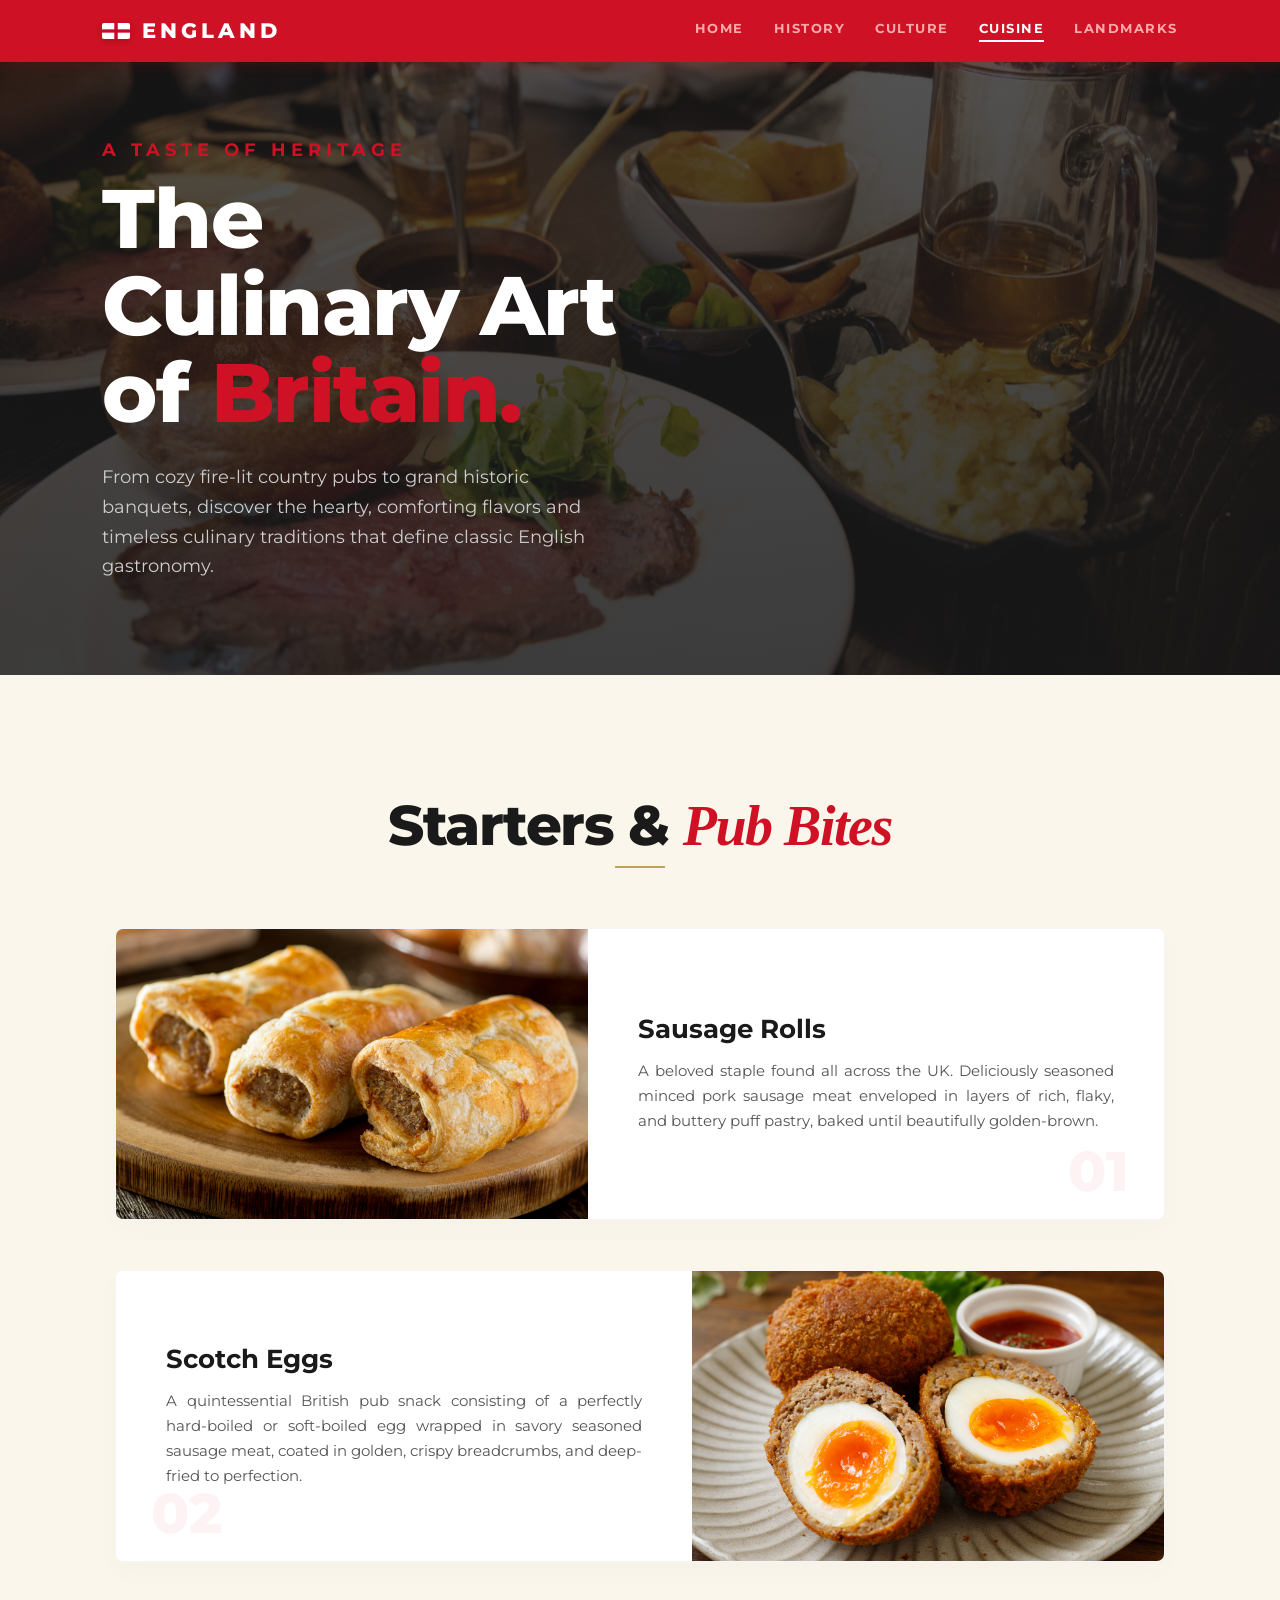
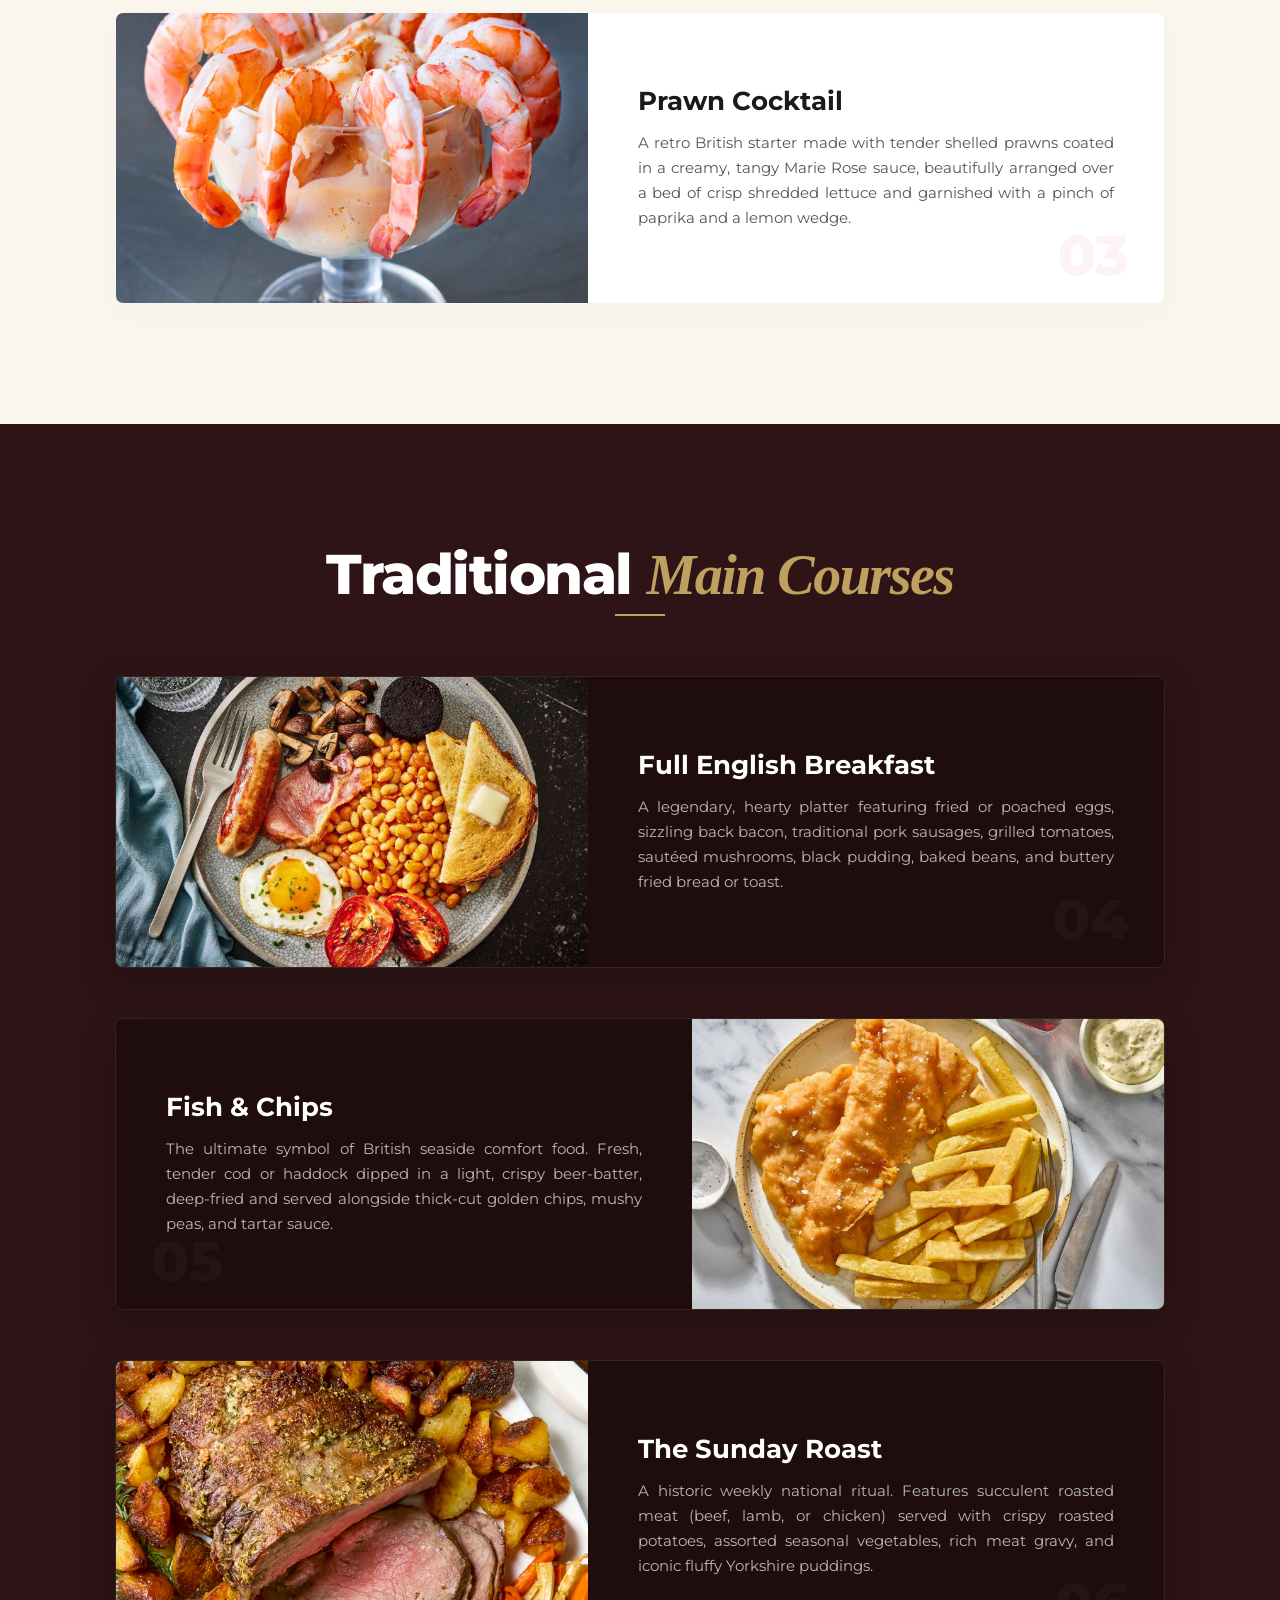
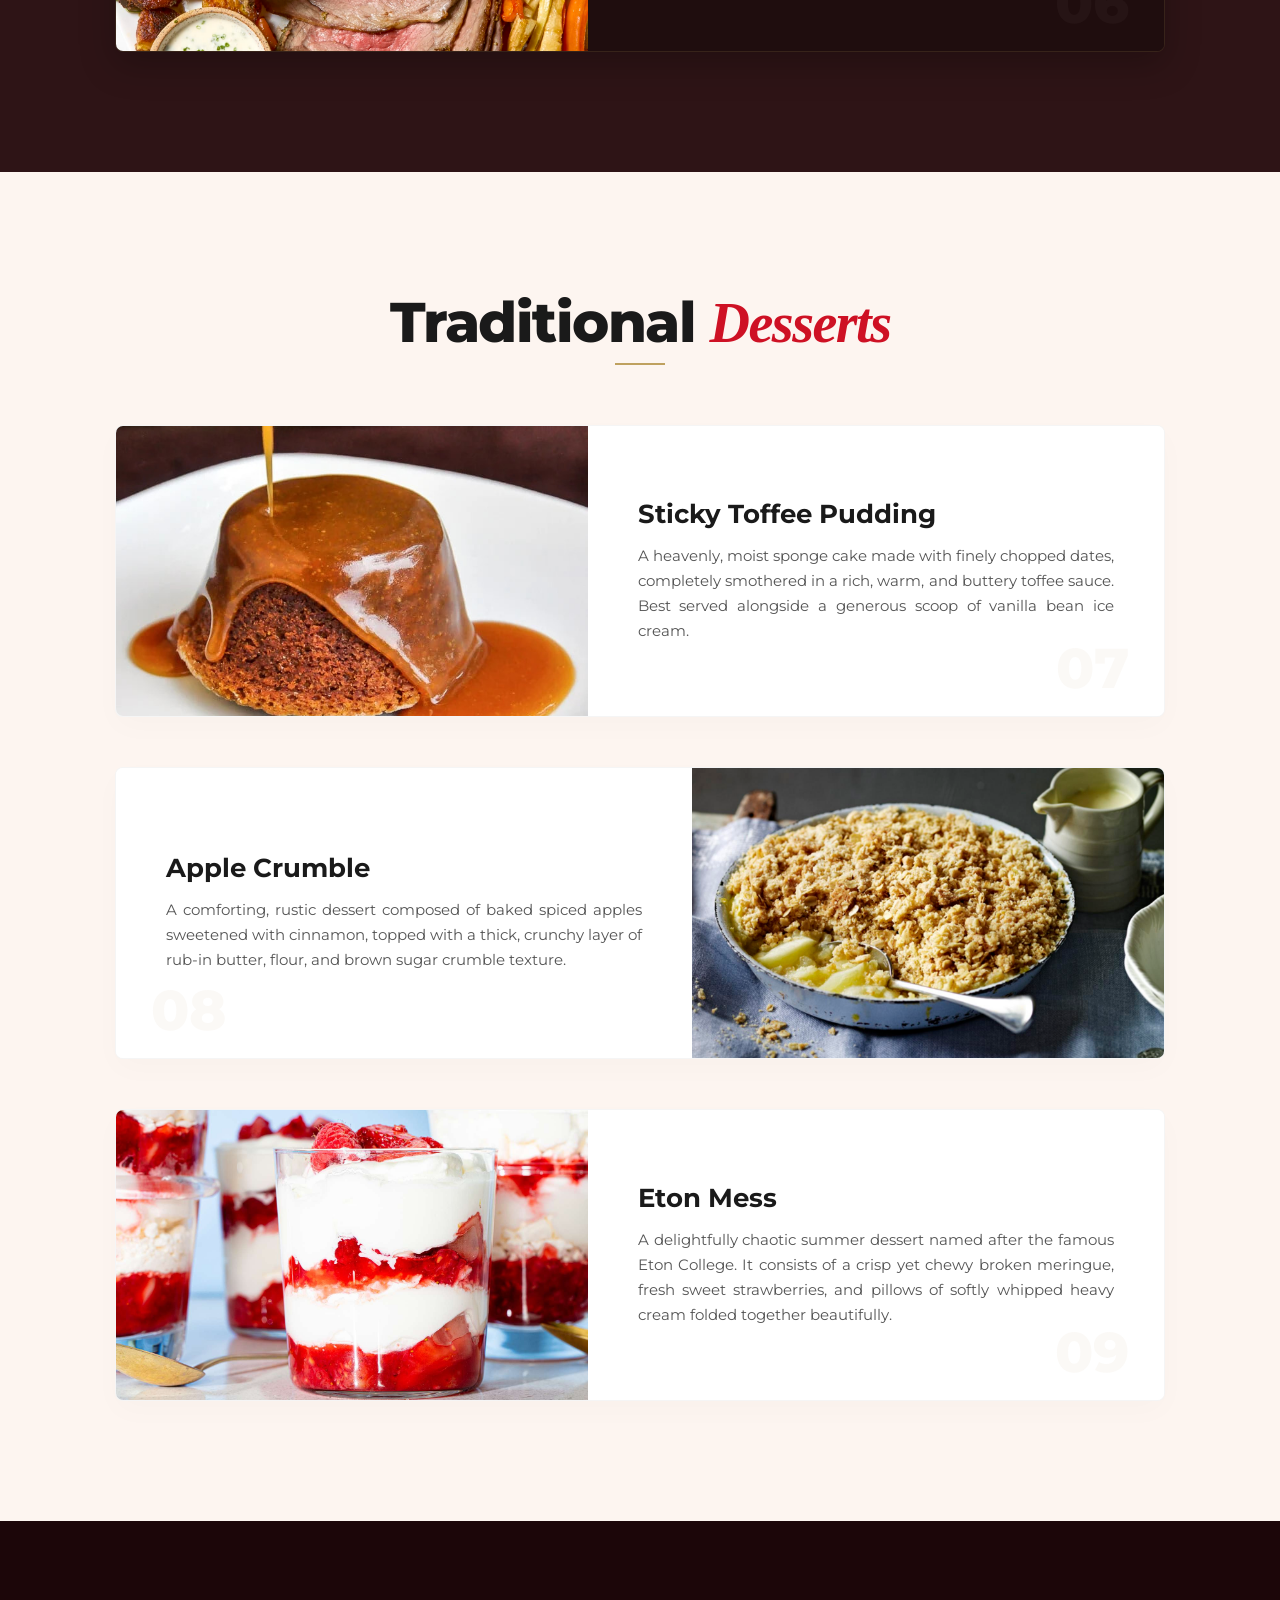
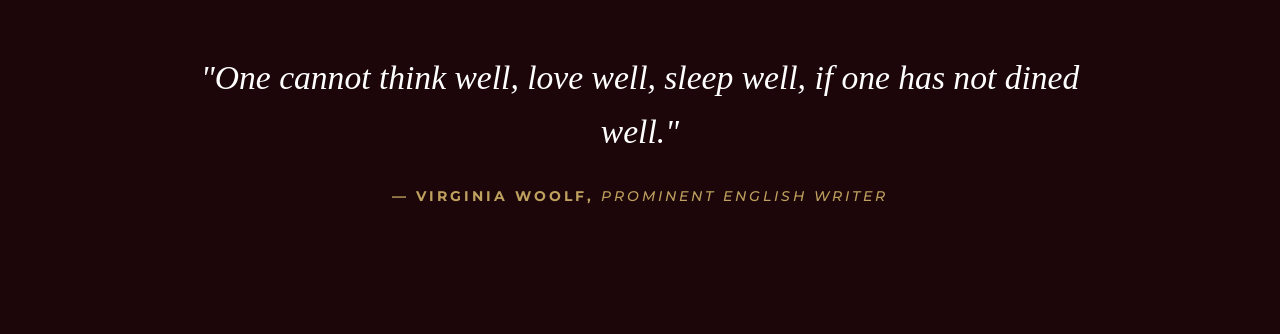
==== cuisine.html @ a05e9491 "membuat html dan css halaman cuisine" ====
<!DOCTYPE html>
<html lang="en">

<head>
    <meta charset="UTF-8">
    <meta name="viewport" content="width=device-width, initial-scale=1.0">
    <title>England Cuisine</title>
    <link rel="preconnect" href="https://fonts.googleapis.com">
    <link rel="preconnect" href="https://fonts.gstatic.com" crossorigin>
    <link href="https://fonts.googleapis.com/css2?family=Montserrat:wght@400;500;700;800&display=swap" rel="stylesheet">
    <link rel="stylesheet" href="css/style.css">
    <link rel="stylesheet" href="css/cuisine.css">
</head>

<body>

    <nav>
        <div class="nav-logo-wrap">
            <img src="assets/england_flag.png" alt="England Flag" class="nav-flag">
            <h1>ENGLAND</h1>
        </div>
        <div class="nav-links">
            <a href="index.html">HOME</a>
            <a href="history.html">HISTORY</a>
            <a href="culture.html">CULTURE</a>
            <a href="cuisine.html" class="active">CUISINE</a>
            <a href="landmarks.html">LANDMARKS</a>
        </div>
    </nav>

    <header class="cuisine-hero">
        <div class="header-text">
            <p class="sub-title">A TASTE OF HERITAGE</p>
            <h1 class="main-title">The Culinary Art of <span class="text-red">Britain.</span></h1>
            <p class="description">From cozy fire-lit country pubs to grand historic banquets, discover the hearty,
                comforting flavors and timeless culinary traditions that define classic English gastronomy.</p>
        </div>
    </header>

    <!-- STARTERS SECTION (Terang - Subtle Wheat Butter) -->
    <section class="cuisine-section starter-section">
        <div class="section-header center-text">
            <h2 class="about-title">Starters & <span class="highlight-red">Pub Bites</span></h2>
            <div class="title-divider"></div>
        </div>

        <div class="menu-list">
            <div class="menu-row-card starter-card">
                <div class="card-img-box">
                    <img src="assets/sausage_roll.jpg" alt="Sausage Rolls">
                </div>
                <div class="card-body">
                    <span class="item-num">01</span>
                    <h3 class="item-name">Sausage Rolls</h3>
                    <p class="item-desc">A beloved staple found all across the UK. Deliciously seasoned minced pork
                        sausage meat enveloped in layers of rich, flaky, and buttery puff pastry, baked until
                        beautifully golden-brown.</p>
                </div>
            </div>

            <div class="menu-row-card starter-card">
                <div class="card-img-box">
                    <img src="assets/scotch_eggs.jpg" alt="Traditional Scotch Eggs">
                </div>
                <div class="card-body">
                    <span class="item-num">02</span>
                    <h3 class="item-name">Scotch Eggs</h3>
                    <p class="item-desc">A quintessential British pub snack consisting of a perfectly hard-boiled or
                        soft-boiled egg wrapped in savory seasoned sausage meat, coated in golden, crispy breadcrumbs,
                        and deep-fried to perfection.</p>
                </div>
            </div>

            <div class="menu-row-card starter-card">
                <div class="card-img-box">
                    <img src="assets/prawn_cocktail.jpg" alt="Prawn Cocktail">
                </div>
                <div class="card-body">
                    <span class="item-num">03</span>
                    <h3 class="item-name">Prawn Cocktail</h3>
                    <p class="item-desc">A retro British starter made with tender shelled prawns coated in a creamy,
                        tangy Marie Rose sauce, beautifully arranged over a bed of crisp shredded lettuce and garnished
                        with a pinch of paprika and a lemon wedge.</p>
                </div>
            </div>
        </div>
    </section>

    <!-- MAIN COURSES SECTION (GELAP - Kembali ke Bold & Deep Crimson) -->
    <section class="cuisine-section main-section">
        <div class="section-header center-text">
            <h2 class="about-title text-white">Traditional <span class="highlight-gold">Main Courses</span></h2>
            <div class="title-divider"></div>
        </div>

        <div class="menu-list">
            <div class="menu-row-card main-card">
                <div class="card-img-box">
                    <img src="assets/full_english.jpg" alt="Full English Breakfast">
                </div>
                <div class="card-body">
                    <span class="item-num">04</span>
                    <h3 class="item-name text-white">Full English Breakfast</h3>
                    <p class="item-desc text-gray">A legendary, hearty platter featuring fried or poached eggs, sizzling
                        back bacon, traditional pork sausages, grilled tomatoes, sautéed mushrooms, black pudding, baked
                        beans, and buttery fried bread or toast.</p>
                </div>
            </div>

            <div class="menu-row-card main-card">
                <div class="card-img-box">
                    <img src="assets/fish_chips.jpg" alt="Fish and Chips">
                </div>
                <div class="card-body">
                    <span class="item-num">05</span>
                    <h3 class="item-name text-white">Fish & Chips</h3>
                    <p class="item-desc text-gray">The ultimate symbol of British seaside comfort food. Fresh, tender
                        cod or haddock dipped in a light, crispy beer-batter, deep-fried and served alongside thick-cut
                        golden chips, mushy peas, and tartar sauce.</p>
                </div>
            </div>

            <div class="menu-row-card main-card">
                <div class="card-img-box">
                    <img src="assets/sunday_roast.jpg" alt="Sunday Roast">
                </div>
                <div class="card-body">
                    <span class="item-num">06</span>
                    <h3 class="item-name text-white">The Sunday Roast</h3>
                    <p class="item-desc text-gray">A historic weekly national ritual. Features succulent roasted meat
                        (beef, lamb, or chicken) served with crispy roasted potatoes, assorted seasonal vegetables, rich
                        meat gravy, and iconic fluffy Yorkshire puddings.</p>
                </div>
            </div>
        </div>
    </section>

    <!-- DESSERT SECTION (Terang - Subtle Sweet Vanilla) -->
    <section class="cuisine-section dessert-section">
        <div class="section-header center-text">
            <h2 class="about-title">Traditional <span class="highlight-red">Desserts</span></h2>
            <div class="title-divider"></div>
        </div>

        <div class="menu-list">
            <div class="menu-row-card dessert-card">
                <div class="card-img-box">
                    <img src="assets/sticky_toffee.jpg" alt="Sticky Toffee Pudding">
                </div>
                <div class="card-body">
                    <span class="item-num">07</span>
                    <h3 class="item-name">Sticky Toffee Pudding</h3>
                    <p class="item-desc">A heavenly, moist sponge cake made with finely chopped dates, completely
                        smothered in a rich, warm, and buttery toffee sauce. Best served alongside a generous scoop of
                        vanilla bean ice cream.</p>
                </div>
            </div>

            <div class="menu-row-card dessert-card">
                <div class="card-img-box">
                    <img src="assets/apple_crumble.jpg" alt="Apple Crumble">
                </div>
                <div class="card-body">
                    <span class="item-num">08</span>
                    <h3 class="item-name">Apple Crumble</h3>
                    <p class="item-desc">A comforting, rustic dessert composed of baked spiced apples sweetened with
                        cinnamon, topped with a thick, crunchy layer of rub-in butter, flour, and brown sugar crumble
                        texture.</p>
                </div>
            </div>

            <div class="menu-row-card dessert-card">
                <div class="card-img-box">
                    <img src="assets/eton_mess.jpg" alt="Eton Mess">
                </div>
                <div class="card-body">
                    <span class="item-num">09</span>
                    <h3 class="item-name">Eton Mess</h3>
                    <p class="item-desc">A delightfully chaotic summer dessert named after the famous Eton College. It
                        consists of a crisp yet chewy broken meringue, fresh sweet strawberries, and pillows of softly
                        whipped heavy cream folded together beautifully.</p>
                </div>
            </div>
        </div>
    </section>

    <section class="quote-section">
        <div class="quote-container">
            <p class="quote-text">"One cannot think well, love well, sleep well, if one has not dined well."</p>
            <p class="quote-author">— VIRGINIA WOOLF, <span class="quote-source">PROMINENT ENGLISH WRITER</span></p>
        </div>
    </section>

</body>

</html>
---- css/style.css ----
/* RESET DASAR */
* {
    margin: 0;
    padding: 0;
    box-sizing: border-box;
}

body {
    background-color: #FFFFFF;
    color: #1a1a1a;
    font-family: 'Montserrat', sans-serif;
    overflow-x: hidden;
}

/* NAVIGATION BAR */
nav {
    background-color: #CE1124;
    color: #FFFFFF;
    display: flex;
    justify-content: space-between;
    align-items: center;
    position: fixed;
    top: 0;
    left: 0;
    width: 100%;
    z-index: 1000;
    padding: 20px 8%;
    box-shadow: 0 4px 12px rgba(206, 17, 36, 0.15);
}

.nav-logo-wrap {
    display: flex;
    align-items: center;
    gap: 12px;
}

.nav-flag {
    width: 28px;
    height: auto;
    border-radius: 2px;
    box-shadow: 0 2px 6px rgba(0, 0, 0, 0.15);
}

nav h1 {
    font-size: 1.3rem;
    font-weight: 800;
    letter-spacing: 4px;
    line-height: 1;
}

.nav-links {
    display: flex;
    gap: 30px;
}

.nav-links a {
    color: #FFAAAA;
    text-decoration: none;
    font-weight: 700;
    font-size: 13px;
    letter-spacing: 1.5px;
    transition: all 0.3s ease;
    padding-bottom: 4px;
}

.nav-links a:hover,
.nav-links a.active {
    color: #FFFFFF;
    border-bottom: 2px solid #FFFFFF;
}

/* HERO SECTION */
header {
    position: relative;
    min-height: 100vh;
    padding-left: 8%;
    padding-right: 8%;
    display: flex;
    align-items: center;
    justify-content: space-between;
    background-color: #FFFFFF;
    padding-top: 80px;
}

.header-text {
    flex: 1;
    max-width: 50%;
    z-index: 5;
}

.sub-title {
    color: #CE1124;
    font-size: 1.1rem;
    font-weight: 700;
    letter-spacing: 5px;
    margin-bottom: 15px;
}

.main-title {
    font-size: 5.2rem;
    font-weight: 800;
    line-height: 1.05;
    margin-bottom: 25px;
    color: #1a1a1a;
    letter-spacing: -1.5px;
}

.main-title .text-red {
    color: #CE1124;
}

.description {
    color: #555555;
    font-size: 1.1rem;
    line-height: 1.7;
    max-width: 520px;
    margin-bottom: 35px;
}

.btn-explore {
    display: inline-flex;
    align-items: center;
    background-color: #FFFFFF;
    color: #1a1a1a;
    text-decoration: none;
    font-size: 0.9rem;
    font-weight: 700;
    letter-spacing: 2px;
    padding: 16px 36px;
    border-radius: 4px;
    border: 1.5px solid #CE1124;
    box-shadow: 0 8px 20px rgba(0, 0, 0, 0.05);
    transition: all 0.3s cubic-bezier(0.25, 0.8, 0.25, 1);
    position: relative;
}

.btn-explore .arrow {
    margin-left: 12px;
    font-size: 1.1rem;
    color: #CE1124;
    transition: all 0.3s ease;
}

.btn-explore:hover {
    background-color: #CE1124;
    color: #FFFFFF;
    transform: translateY(-3px);
    box-shadow: 0 15px 30px rgba(206, 17, 36, 0.25);
    border-color: #CE1124;
}

.btn-explore:hover .arrow {
    color: #FFFFFF;
    transform: translateX(5px);
}

.header-visual-zone {
    flex: 1;
    display: flex;
    justify-content: flex-end;
    position: relative;
}

.image-stack-container {
    position: relative;
    width: 480px;
    height: 450px;
}

.stack-card {
    position: absolute;
    overflow: hidden;
    border-radius: 8px;
    box-shadow: 0 15px 35px rgba(0, 0, 0, 0.18);
    background-color: #f0f0f0;
    transition: all 0.4s ease-in-out;
}

.stack-card img {
    width: 100%;
    height: 100%;
    object-fit: cover;
}

.img-back {
    width: 320px;
    height: 380px;
    top: 0;
    right: 60px;
    z-index: 1;
}

.img-middle {
    width: 220px;
    height: 260px;
    bottom: 20px;
    right: 200px;
    z-index: 2;
}

.img-front {
    width: 160px;
    height: 180px;
    bottom: 0;
    right: 0;
    z-index: 3;
}

.image-stack-container:hover .img-back {
    transform: translateY(-5px);
}

.image-stack-container:hover .img-middle {
    transform: translate(-10px, -5px) scale(1.02);
}

.image-stack-container:hover .img-front {
    transform: translate(5px, 5px);
}

/* TEKS BERJALAN */
.ticker-wrap {
    width: 100%;
    background-color: #801421;
    overflow: hidden;
    padding: 16px 0;
    box-shadow: 0 4px 20px rgba(0, 0, 0, 0.15);
}

.ticker {
    display: flex;
    width: max-content;
    animation: marquee 25s linear infinite;
}

.ticker-item {
    color: #FFFFFF;
    font-size: 1.1rem;
    font-weight: 800;
    letter-spacing: 3px;
    padding: 0 30px;
    white-space: nowrap;
}

@keyframes marquee {
    0% {
        transform: translate3d(0, 0, 0);
    }

    100% {
        transform: translate3d(-50%, 0, 0);
    }
}

/* ABOUT SECTION */
.about-section {
    padding: 120px 8%;
    background-color: #F7F4EF;
}

.about-container {
    display: flex;
    justify-content: space-between;
    align-items: flex-start;
    gap: 60px;
}

.about-left {
    flex: 1;
    max-width: 48%;
}

.about-tagline {
    color: #CE1124;
    font-weight: 700;
    font-size: 0.9rem;
    letter-spacing: 3px;
    margin-bottom: 20px;
}

.about-title {
    font-size: 3.5rem;
    font-weight: 800;
    line-height: 1.1;
    color: #1a1a1a;
    margin-bottom: 30px;
    letter-spacing: -1.5px;
}

.about-title .highlight-red {
    font-family: 'Georgia', serif;
    color: #CE1124;
    font-style: italic;
}

.about-desc {
    font-size: 1.1rem;
    line-height: 1.7;
    color: #222222;
    margin-bottom: 20px;
}

.about-desc-sub {
    font-size: 1rem;
    line-height: 1.7;
    color: #666666;
}

.about-right {
    flex: 1;
    max-width: 48%;
}

.stats-grid {
    display: grid;
    grid-template-columns: repeat(2, 1fr);
    gap: 20px;
}

.stat-card {
    background-color: #FFFFFF;
    border: 2px solid #CE1124;
    border-radius: 12px;
    padding: 40px 30px;
    box-shadow: 0 4px 20px rgba(0, 0, 0, 0.02);
    transition: all 0.3s ease;
}

.stat-card h3 {
    font-size: 3.2rem;
    font-weight: 800;
    color: #1a1a1a;
    line-height: 1;
    margin-bottom: 10px;
    letter-spacing: -1px;
}

.stat-card h3 span {
    color: #CE1124;
    font-size: 1.6rem;
    font-weight: 700;
    margin-left: 4px;
    vertical-align: super;
}

.stat-card p {
    font-size: 0.85rem;
    font-weight: 700;
    color: #888888;
    letter-spacing: 2px;
}

.stat-card:hover {
    transform: translateY(-5px);
    background-color: #FFFFFF;
    box-shadow: 0 15px 30px rgba(206, 17, 36, 0.08);
}

/* CULTURAL PILLARS SECTION */
.pillars-section {
    background-color: #1A1A1A;
    padding: 110px 8%;
    color: #FFFFFF;
}

.pillars-container {
    width: 100%;
}

.pillars-header {
    display: flex;
    flex-direction: column;
    align-items: center;
    text-align: center;
    margin-bottom: 50px;
}

.pillars-tagline {
    color: #bfa15f;
    font-weight: 700;
    font-size: 0.85rem;
    letter-spacing: 3px;
    margin-bottom: 10px;
}

.pillars-title {
    font-size: 3.2rem;
    font-weight: 800;
    letter-spacing: -1px;
    color: #FFFFFF;
    line-height: 1.2;
}

.pillars-title .text-red {
    font-family: 'Georgia', serif;
    color: #CE1124;
    font-style: italic;
}

.pillars-scroll-wrapper {
    display: flex;
    gap: 25px;
    overflow-x: auto;
    padding-bottom: 25px;
    scroll-snap-type: x mandatory;
    -webkit-overflow-scrolling: touch;
}

.pillars-scroll-wrapper::-webkit-scrollbar {
    height: 6px;
}

.pillars-scroll-wrapper::-webkit-scrollbar-track {
    background: #1A1A1A;
}

.pillars-scroll-wrapper::-webkit-scrollbar-thumb {
    background: #333333;
    border-radius: 4px;
}

.pillar-card {
    flex: 0 0 360px;
    background-color: #262626;
    border-radius: 14px;
    overflow: hidden;
    display: flex;
    flex-direction: column;
    scroll-snap-align: start;
    border: 1px solid #333333;
    box-shadow: 0 10px 30px rgba(0, 0, 0, 0.3);
    transition: all 0.3s ease;
}

.card-img-box {
    width: 100%;
    height: 210px;
    overflow: hidden;
}

.card-img-box img {
    width: 100%;
    height: 100%;
    object-fit: cover;
}

.card-content {
    padding: 24px;
    display: flex;
    flex-direction: column;
    flex-grow: 1;
}

.card-tag {
    color: #CE1124;
    font-size: 0.75rem;
    font-weight: 700;
    letter-spacing: 1.5px;
    margin-bottom: 10px;
}

.card-content h3 {
    font-size: 1.5rem;
    font-weight: 700;
    margin-bottom: 12px;
    color: #FFFFFF;
    letter-spacing: -0.5px;
}

.card-desc {
    color: #CCCCCC;
    font-size: 0.9rem;
    line-height: 1.6;
    margin-bottom: 25px;
    flex-grow: 1;
}

.card-link {
    color: #bfa15f;
    text-decoration: none;
    font-weight: 700;
    font-size: 0.8rem;
    letter-spacing: 1.5px;
    transition: color 0.3s ease;
}

.pillar-card:hover {
    transform: translateY(-8px);
    box-shadow: 0 20px 40px rgba(0, 0, 0, 0.5);
    border-color: #bfa15f;
    background-color: #2D2D2D;
}

/* QUOTE SECTION */
.quote-section {
    background-color: #1C0609;
    padding: 130px 8%;
    text-align: center;
    display: flex;
    justify-content: center;
    align-items: center;
}

.quote-container {
    max-width: 900px;
    margin: 0 auto;
}

.quote-text {
    font-family: 'Georgia', serif;
    font-style: italic;
    font-size: 2.1rem;
    line-height: 1.6;
    color: #FFFFFF;
    font-weight: 400;
    margin-bottom: 30px;
}

.quote-author {
    font-size: 0.85rem;
    font-weight: 700;
    color: #bfa15f;
    letter-spacing: 3px;
    text-transform: uppercase;
}

.quote-source {
    font-style: italic;
    font-weight: 500;
}
---- css/cuisine.css ----
.center-text {
    text-align: center;
}

header.cuisine-hero {
    background: linear-gradient(rgba(26, 26, 26, 0.75), rgba(26, 26, 26, 0.85)),
        url('../assets/cuisine_hero.jpg') no-repeat center center/cover;
    min-height: 75vh;
}

header.cuisine-hero .main-title {
    color: #FFFFFF;
}

header.cuisine-hero .description {
    color: #CCCCCC;
}

.cuisine-section {
    padding: 120px 8%;
    box-sizing: border-box;
}

.starter-section {
    background-color: #faf6eb;
}

.main-section {
    background-color: #2E1416;
}

.dessert-section {
    background-color: #fdf5f0;
}

.section-header .about-title {
    margin-bottom: 8px;
    color: #1a1a1a;
}

.main-section .about-title.text-white {
    color: #FFFFFF;
}

.title-divider {
    width: 50px;
    height: 2px;
    background-color: #bfa15f;
    margin: 0 auto 35px auto;
}

.highlight-gold {
    font-family: 'Georgia', serif;
    color: #bfa15f;
    font-style: italic;
}

.menu-list {
    max-width: 1050px;
    margin: 60px auto 0 auto;
    display: flex;
    flex-direction: column;
    gap: 50px;
}

.menu-row-card {
    border-radius: 8px;
    overflow: hidden;
    display: flex;
    flex-direction: row;
    align-items: stretch;
    transition: transform 0.4s cubic-bezier(0.16, 1, 0.3, 1),
        box-shadow 0 15px 35px rgba(0, 0, 0, 0.04),
        border-color 0.4s ease;
}

.menu-list .menu-row-card:nth-child(even) {
    flex-direction: row-reverse;
}

.starter-card {
    background-color: #FFFFFF;
    border: 1px solid rgba(0, 0, 0, 0.04);
    box-shadow: 0 10px 30px rgba(0, 0, 0, 0.02);
}

.starter-card .card-body,
.starter-card .card-img-box {
    background-color: #FFFFFF;
}

.starter-card .item-num {
    color: rgba(206, 17, 36, 0.05);
}

.main-card {
    background-color: #1F0D0E;
    border: 1px solid rgba(191, 161, 95, 0.15);
    box-shadow: 0 12px 35px rgba(0, 0, 0, 0.25);
}

.main-card .card-body,
.main-card .card-img-box {
    background-color: #1F0D0E;
}

.main-card .item-num {
    color: rgba(255, 255, 255, 0.03);
}

.dessert-card {
    background-color: #FFFFFF;
    border: 1px solid rgba(0, 0, 0, 0.04);
    box-shadow: 0 10px 30px rgba(0, 0, 0, 0.02);
}

.dessert-card .card-body,
.dessert-card .card-img-box {
    background-color: #FFFFFF;
}

.dessert-card .item-num {
    color: rgba(191, 161, 95, 0.06);
}

.card-img-box {
    width: 45%;
    min-height: 290px;
    overflow: hidden;
}

.card-img-box img {
    width: 100%;
    height: 100%;
    object-fit: cover;
    transition: transform 0.6s cubic-bezier(0.16, 1, 0.3, 1);
}

.card-body {
    width: 55%;
    padding: 40px 50px;
    box-sizing: border-box;
    display: flex;
    flex-direction: column;
    justify-content: center;
    position: relative;
}

.item-num {
    font-size: 3.5rem;
    font-weight: 800;
    position: absolute;
    bottom: 20px;
    right: 35px;
    line-height: 1;
}

.menu-list .menu-row-card:nth-child(even) .item-num {
    right: auto;
    left: 35px;
}

.item-name {
    font-size: 1.6rem;
    font-weight: 700;
    color: #1a1a1a;
    margin: 0 0 15px 0;
    position: relative;
    z-index: 2;
}

.item-name.text-white {
    color: #FFFFFF;
}

.item-desc {
    font-size: 0.92rem;
    line-height: 1.7;
    color: #555555;
    margin: 0;
    text-align: justify;
}

.item-desc.text-gray {
    color: #b8b8b8;
}

.menu-row-card:hover {
    transform: translateY(-5px);
}

.starter-card:hover {
    border-color: #CE1124;
    box-shadow: 0 15px 35px rgba(206, 17, 36, 0.05);
}

.main-card:hover {
    border-color: #bfa15f;
    box-shadow: 0 20px 45px rgba(0, 0, 0, 0.55);
}

.dessert-card:hover {
    border-color: #bfa15f;
    box-shadow: 0 15px 35px rgba(191, 161, 95, 0.05);
}

.menu-row-card:hover .card-img-box img {
    transform: scale(1.03);
}
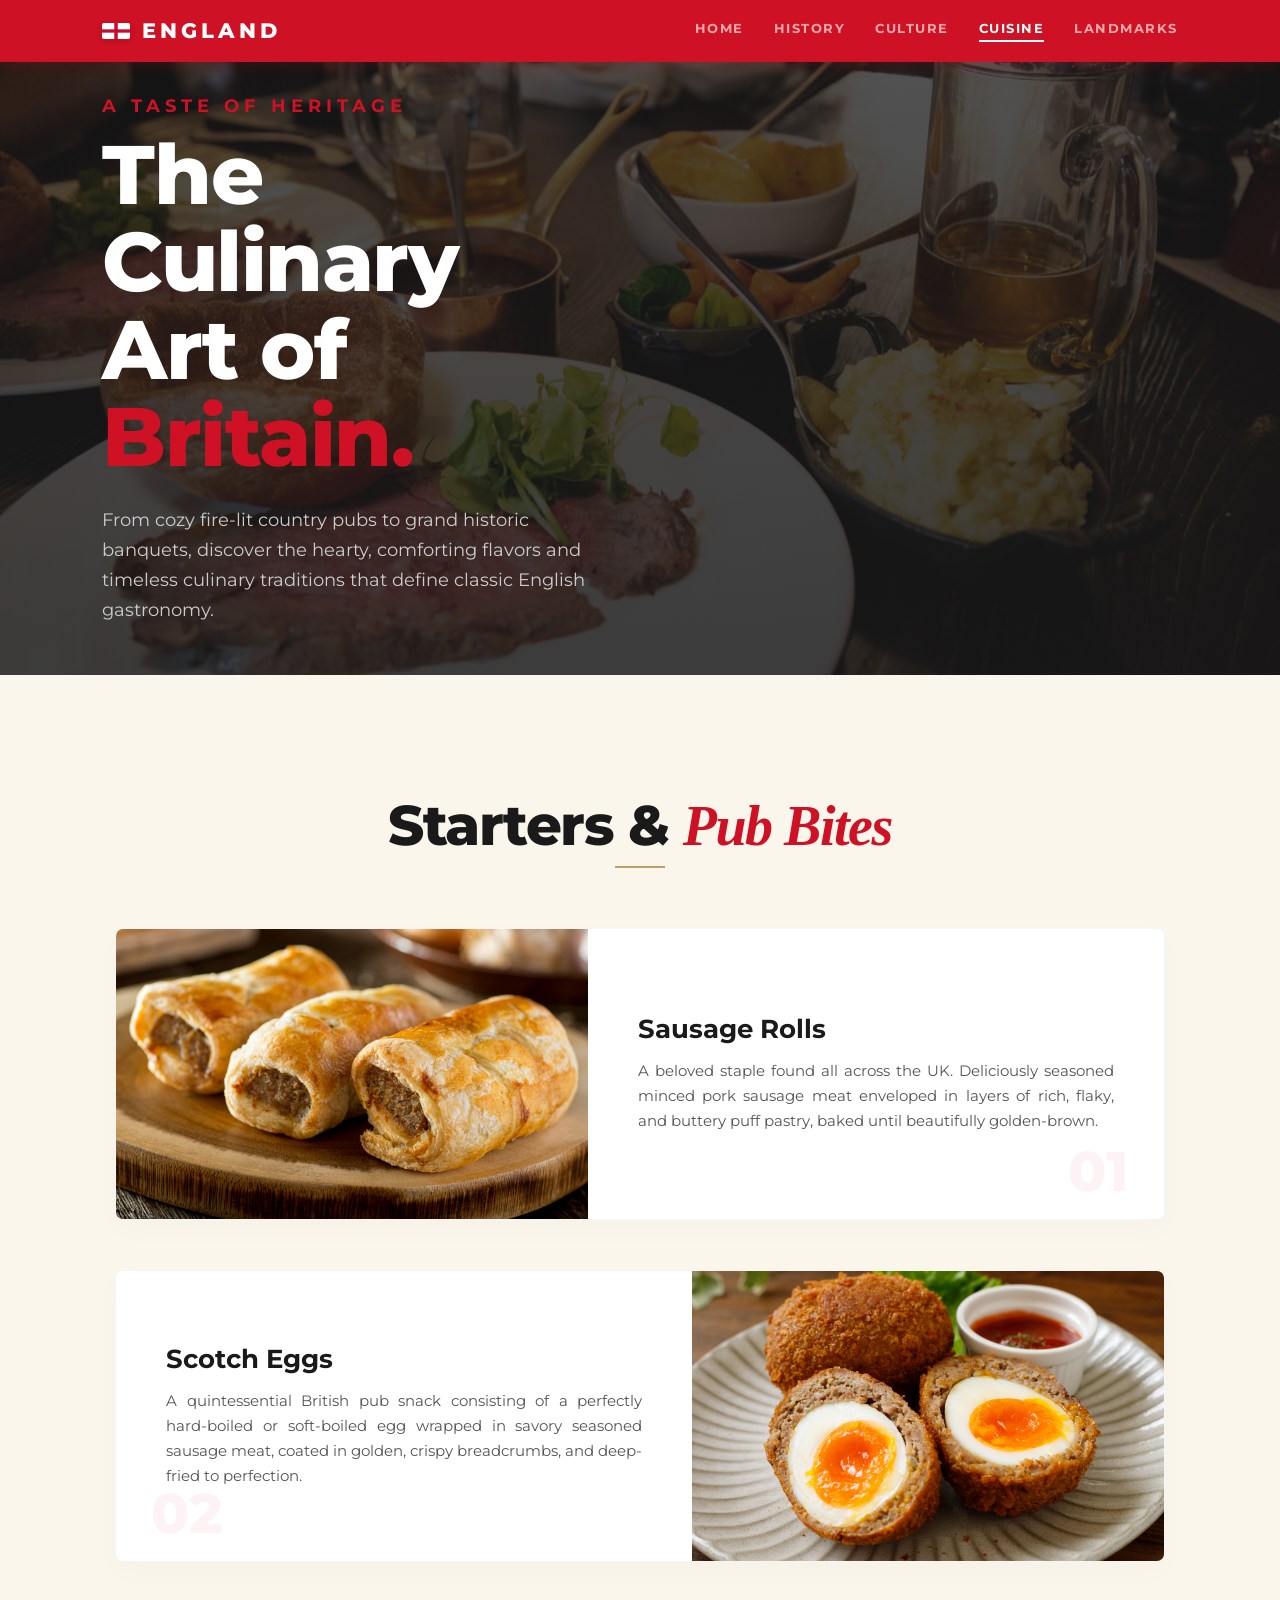
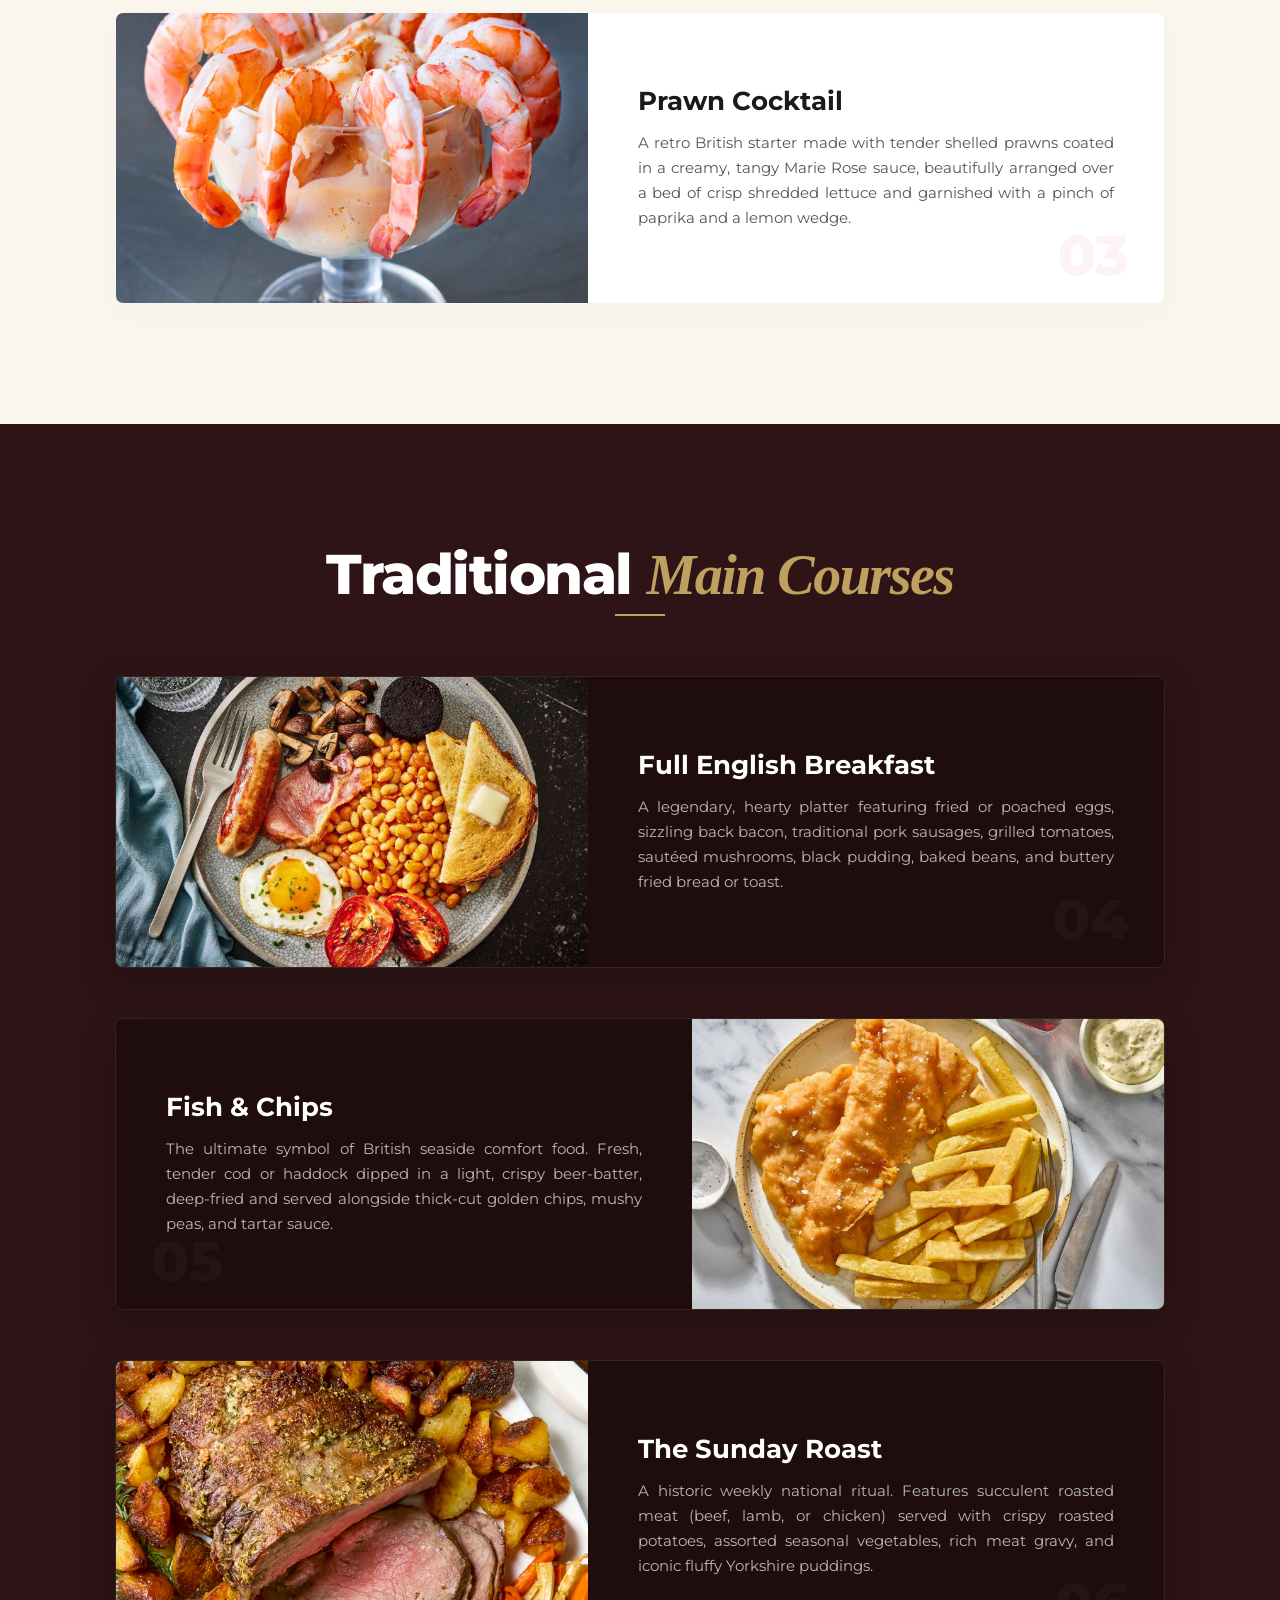
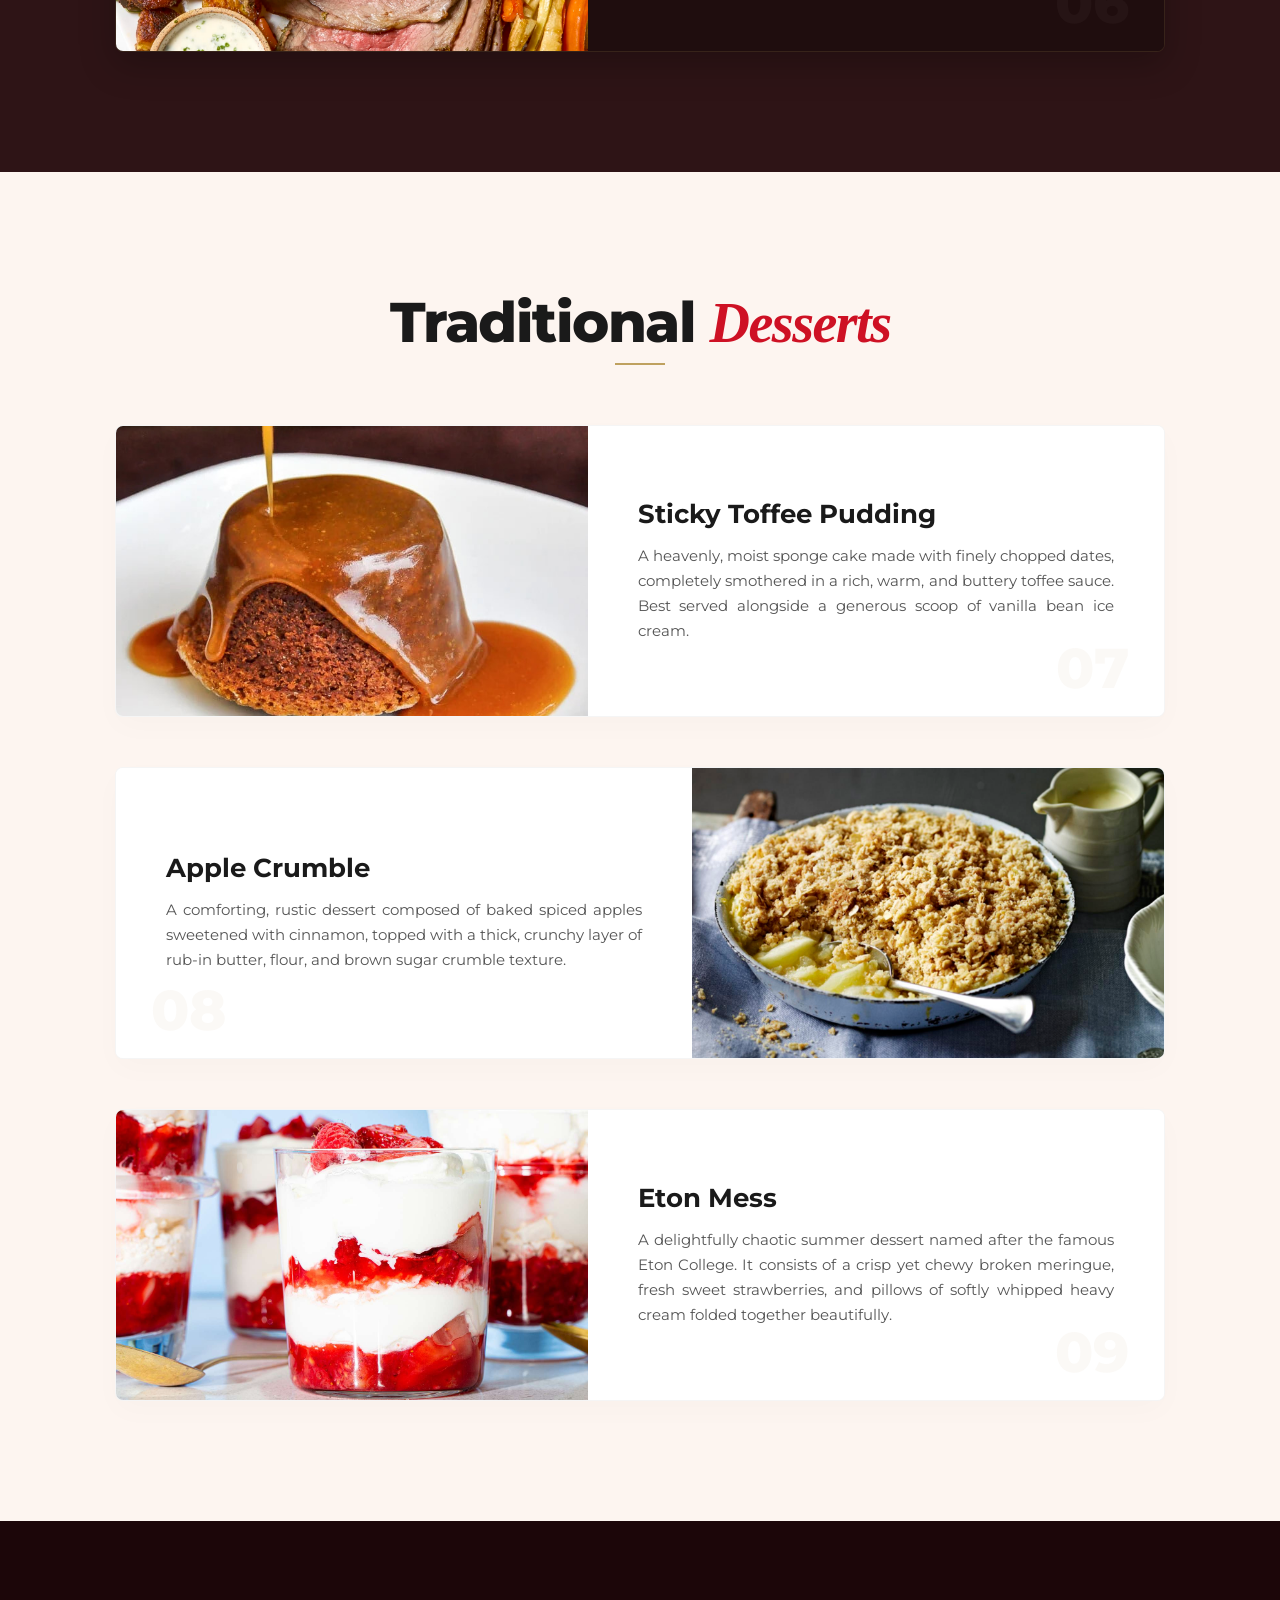
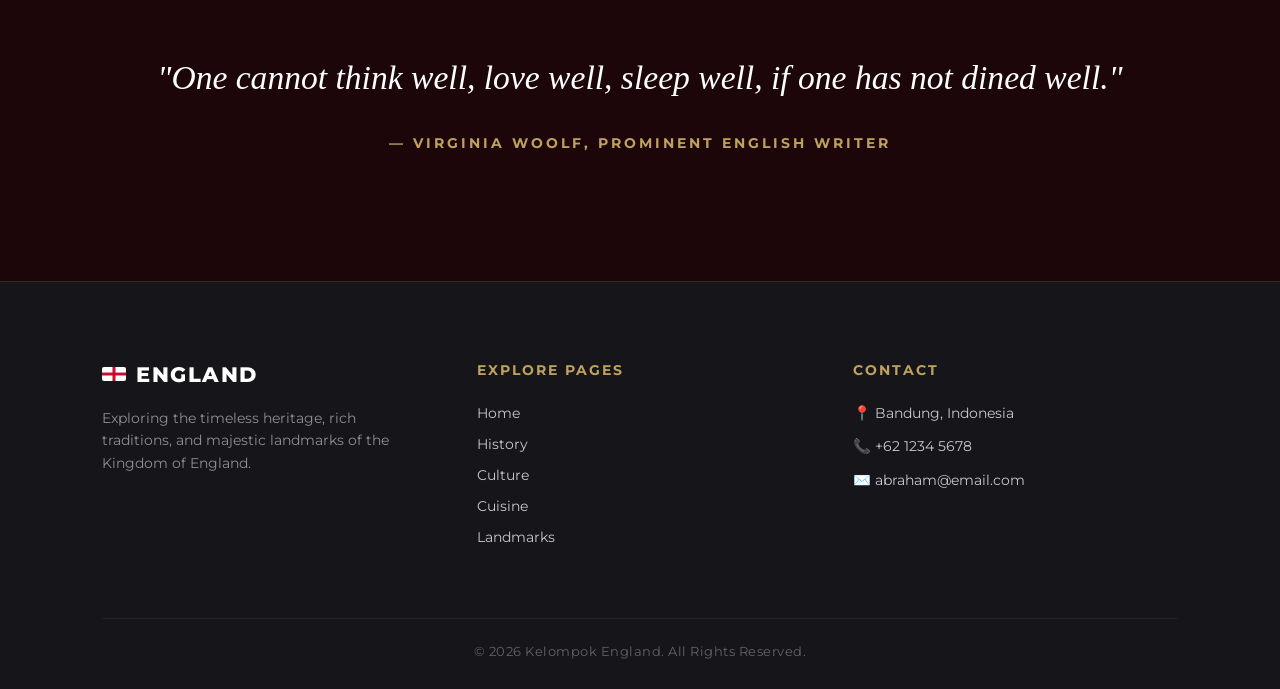
==== commit c6ab7d9b: "membuat javascript dan reponsivitas" ====
--- a/cuisine.html
+++ b/cuisine.html
@@ -14,11 +14,20 @@
 
 <body>
 
+    <!-- NAVBAR -->
     <nav>
         <div class="nav-logo-wrap">
             <img src="assets/england_flag.png" alt="England Flag" class="nav-flag">
             <h1>ENGLAND</h1>
         </div>
+
+        <input type="checkbox" id="menu-checkbox" class="menu-checkbox">
+        <label for="menu-checkbox" class="menu-toggle">
+            <span class="bar"></span>
+            <span class="bar"></span>
+            <span class="bar"></span>
+        </label>
+
         <div class="nav-links">
             <a href="index.html">HOME</a>
             <a href="history.html">HISTORY</a>
@@ -28,6 +37,7 @@
         </div>
     </nav>
 
+    <!-- HERO SECTION -->
     <header class="cuisine-hero">
         <div class="header-text">
             <p class="sub-title">A TASTE OF HERITAGE</p>
@@ -37,7 +47,7 @@
         </div>
     </header>
 
-    <!-- STARTERS SECTION (Terang - Subtle Wheat Butter) -->
+    <!-- SECTION 1-->
     <section class="cuisine-section starter-section">
         <div class="section-header center-text">
             <h2 class="about-title">Starters & <span class="highlight-red">Pub Bites</span></h2>
@@ -86,7 +96,7 @@
         </div>
     </section>
 
-    <!-- MAIN COURSES SECTION (GELAP - Kembali ke Bold & Deep Crimson) -->
+    <!-- SECTION 2 -->
     <section class="cuisine-section main-section">
         <div class="section-header center-text">
             <h2 class="about-title text-white">Traditional <span class="highlight-gold">Main Courses</span></h2>
@@ -135,7 +145,7 @@
         </div>
     </section>
 
-    <!-- DESSERT SECTION (Terang - Subtle Sweet Vanilla) -->
+    <!-- SECTION 3 -->
     <section class="cuisine-section dessert-section">
         <div class="section-header center-text">
             <h2 class="about-title">Traditional <span class="highlight-red">Desserts</span></h2>
@@ -184,6 +194,7 @@
         </div>
     </section>
 
+    <!-- QUOTE SECTION -->
     <section class="quote-section">
         <div class="quote-container">
             <p class="quote-text">"One cannot think well, love well, sleep well, if one has not dined well."</p>
@@ -191,6 +202,44 @@
         </div>
     </section>
 
+    <!-- FOOTER -->
+    <footer class="main-footer">
+        <div class="footer-container">
+            <div class="footer-column brand-col">
+                <div class="footer-logo-wrap">
+                    <img src="assets/england_flag.png" alt="England Flag" class="footer-flag">
+                    <h2>ENGLAND</h2>
+                </div>
+                <p class="brand-desc">Exploring the timeless heritage, rich traditions, and majestic landmarks of the
+                    Kingdom of England.</p>
+            </div>
+
+            <div class="footer-column links-col">
+                <h3>EXPLORE PAGES</h3>
+                <ul class="footer-links">
+                    <li><a href="index.html">Home</a></li>
+                    <li><a href="history.html">History</a></li>
+                    <li><a href="culture.html">Culture</a></li>
+                    <li><a href="cuisine.html">Cuisine</a></li>
+                    <li><a href="landmarks.html">Landmarks</a></li>
+                </ul>
+            </div>
+
+            <div class="footer-column contact-col">
+                <h3>CONTACT</h3>
+                <ul class="contact-info">
+                    <li>📍 Bandung, Indonesia</li>
+                    <li>📞 +62 1234 5678</li>
+                    <li>✉️ abraham@email.com</li>
+                </ul>
+            </div>
+        </div>
+
+        <div class="footer-bottom">
+            <p>&copy; 2026 Kelompok England. All Rights Reserved.</p>
+        </div>
+    </footer>
+
 </body>
 
 </html>
--- a/css/style.css
+++ b/css/style.css
@@ -1,4 +1,8 @@
 /* RESET DASAR */
+html {
+    scroll-behavior: smooth;
+}
+
 * {
     margin: 0;
     padding: 0;
@@ -12,7 +16,7 @@
     overflow-x: hidden;
 }
 
-/* NAVIGATION BAR */
+/* NAVBAR */
 nav {
     background-color: #CE1124;
     color: #FFFFFF;
@@ -69,22 +73,30 @@
     border-bottom: 2px solid #FFFFFF;
 }
 
+/* Sembunyikan checkbox agar tidak terlihat di layar mana pun */
+.menu-checkbox {
+    display: none;
+}
+
+/* Sembunyikan hamburger menu di desktop */
+.menu-toggle {
+    display: none;
+}
+
 /* HERO SECTION */
 header {
     position: relative;
     min-height: 100vh;
-    padding-left: 8%;
-    padding-right: 8%;
+    padding: 80px 8% 0 8%;
     display: flex;
     align-items: center;
     justify-content: space-between;
-    background-color: #FFFFFF;
-    padding-top: 80px;
+    background-color: #F7F4EF;
 }
 
 .header-text {
     flex: 1;
-    max-width: 50%;
+    max-width: 45%;
     z-index: 5;
 }
 
@@ -105,7 +117,7 @@
     letter-spacing: -1.5px;
 }
 
-.main-title .text-red {
+.text-red {
     color: #CE1124;
 }
 
@@ -130,8 +142,7 @@
     border-radius: 4px;
     border: 1.5px solid #CE1124;
     box-shadow: 0 8px 20px rgba(0, 0, 0, 0.05);
-    transition: all 0.3s cubic-bezier(0.25, 0.8, 0.25, 1);
-    position: relative;
+    transition: all 0.3s ease;
 }
 
 .btn-explore .arrow {
@@ -146,7 +157,6 @@
     color: #FFFFFF;
     transform: translateY(-3px);
     box-shadow: 0 15px 30px rgba(206, 17, 36, 0.25);
-    border-color: #CE1124;
 }
 
 .btn-explore:hover .arrow {
@@ -158,13 +168,12 @@
     flex: 1;
     display: flex;
     justify-content: flex-end;
-    position: relative;
 }
 
 .image-stack-container {
     position: relative;
-    width: 480px;
-    height: 450px;
+    width: 580px;
+    height: 530px;
 }
 
 .stack-card {
@@ -172,7 +181,6 @@
     overflow: hidden;
     border-radius: 8px;
     box-shadow: 0 15px 35px rgba(0, 0, 0, 0.18);
-    background-color: #f0f0f0;
     transition: all 0.4s ease-in-out;
 }
 
@@ -183,24 +191,24 @@
 }
 
 .img-back {
-    width: 320px;
-    height: 380px;
+    width: 400px;
+    height: 460px;
     top: 0;
     right: 60px;
     z-index: 1;
 }
 
 .img-middle {
-    width: 220px;
-    height: 260px;
-    bottom: 20px;
-    right: 200px;
+    width: 280px;
+    height: 320px;
+    bottom: 30px;
+    right: 260px;
     z-index: 2;
 }
 
 .img-front {
-    width: 160px;
-    height: 180px;
+    width: 200px;
+    height: 220px;
     bottom: 0;
     right: 0;
     z-index: 3;
@@ -224,7 +232,7 @@
     background-color: #801421;
     overflow: hidden;
     padding: 16px 0;
-    box-shadow: 0 4px 20px rgba(0, 0, 0, 0.15);
+    scroll-margin-top: 75px;
 }
 
 .ticker {
@@ -261,11 +269,11 @@
 .about-container {
     display: flex;
     justify-content: space-between;
-    align-items: flex-start;
     gap: 60px;
 }
 
-.about-left {
+.about-left,
+.about-right {
     flex: 1;
     max-width: 48%;
 }
@@ -282,12 +290,11 @@
     font-size: 3.5rem;
     font-weight: 800;
     line-height: 1.1;
-    color: #1a1a1a;
     margin-bottom: 30px;
     letter-spacing: -1.5px;
 }
 
-.about-title .highlight-red {
+.highlight-red {
     font-family: 'Georgia', serif;
     color: #CE1124;
     font-style: italic;
@@ -296,7 +303,6 @@
 .about-desc {
     font-size: 1.1rem;
     line-height: 1.7;
-    color: #222222;
     margin-bottom: 20px;
 }
 
@@ -304,11 +310,6 @@
     font-size: 1rem;
     line-height: 1.7;
     color: #666666;
-}
-
-.about-right {
-    flex: 1;
-    max-width: 48%;
 }
 
 .stats-grid {
@@ -322,25 +323,21 @@
     border: 2px solid #CE1124;
     border-radius: 12px;
     padding: 40px 30px;
-    box-shadow: 0 4px 20px rgba(0, 0, 0, 0.02);
     transition: all 0.3s ease;
 }
 
 .stat-card h3 {
     font-size: 3.2rem;
     font-weight: 800;
-    color: #1a1a1a;
     line-height: 1;
     margin-bottom: 10px;
-    letter-spacing: -1px;
 }
 
 .stat-card h3 span {
     color: #CE1124;
     font-size: 1.6rem;
-    font-weight: 700;
+    vertical-align: super;
     margin-left: 4px;
-    vertical-align: super;
 }
 
 .stat-card p {
@@ -352,14 +349,13 @@
 
 .stat-card:hover {
     transform: translateY(-5px);
-    background-color: #FFFFFF;
     box-shadow: 0 15px 30px rgba(206, 17, 36, 0.08);
 }
 
-/* CULTURAL PILLARS SECTION */
+/* CULTURAL PILLARS */
 .pillars-section {
     background-color: #1A1A1A;
-    padding: 110px 8%;
+    padding: 120px 8%;
     color: #FFFFFF;
 }
 
@@ -369,10 +365,16 @@
 
 .pillars-header {
     display: flex;
-    flex-direction: column;
+    justify-content: center;
     align-items: center;
+    gap: 50px;
+    margin-bottom: 50px;
+    width: 100%;
+}
+
+.pillars-title-group {
     text-align: center;
-    margin-bottom: 50px;
+    flex-grow: 0;
 }
 
 .pillars-tagline {
@@ -380,43 +382,60 @@
     font-weight: 700;
     font-size: 0.85rem;
     letter-spacing: 3px;
-    margin-bottom: 10px;
+    margin-bottom: 12px;
 }
 
 .pillars-title {
     font-size: 3.2rem;
     font-weight: 800;
     letter-spacing: -1px;
+    line-height: 1.2;
+}
+
+.slide-btn {
+    background-color: #262626;
+    border: 1px solid #444444;
     color: #FFFFFF;
-    line-height: 1.2;
-}
-
-.pillars-title .text-red {
-    font-family: 'Georgia', serif;
-    color: #CE1124;
-    font-style: italic;
+    width: 52px;
+    height: 52px;
+    border-radius: 50%;
+    font-size: 1.1rem;
+    cursor: pointer;
+    display: flex;
+    justify-content: center;
+    align-items: center;
+    flex-shrink: 0;
+    transition: all 0.25s ease;
+}
+
+.slide-btn:hover {
+    background-color: #bfa15f;
+    border-color: #bfa15f;
+    color: #1A1A1A;
+    transform: translateY(-2px);
+}
+
+.slide-btn:active {
+    transform: translateY(0);
+}
+
+.pillars-slider-wrapper {
+    position: relative;
+    width: 100%;
 }
 
 .pillars-scroll-wrapper {
     display: flex;
     gap: 25px;
     overflow-x: auto;
-    padding-bottom: 25px;
+    padding-bottom: 15px;
     scroll-snap-type: x mandatory;
-    -webkit-overflow-scrolling: touch;
+    width: 100%;
+    scrollbar-width: none;
 }
 
 .pillars-scroll-wrapper::-webkit-scrollbar {
-    height: 6px;
-}
-
-.pillars-scroll-wrapper::-webkit-scrollbar-track {
-    background: #1A1A1A;
-}
-
-.pillars-scroll-wrapper::-webkit-scrollbar-thumb {
-    background: #333333;
-    border-radius: 4px;
+    display: none;
 }
 
 .pillar-card {
@@ -428,8 +447,9 @@
     flex-direction: column;
     scroll-snap-align: start;
     border: 1px solid #333333;
-    box-shadow: 0 10px 30px rgba(0, 0, 0, 0.3);
+    box-shadow: 0 10px 30px rgba(0, 0, 0, 0.2);
     transition: all 0.3s ease;
+    text-decoration: none;
 }
 
 .card-img-box {
@@ -442,10 +462,15 @@
     width: 100%;
     height: 100%;
     object-fit: cover;
+    transition: transform 0.5s ease;
+}
+
+.pillar-card:hover .card-img-box img {
+    transform: scale(1.05);
 }
 
 .card-content {
-    padding: 24px;
+    padding: 28px;
     display: flex;
     flex-direction: column;
     flex-grow: 1;
@@ -455,20 +480,19 @@
     color: #CE1124;
     font-size: 0.75rem;
     font-weight: 700;
+    margin-bottom: 10px;
     letter-spacing: 1.5px;
-    margin-bottom: 10px;
 }
 
 .card-content h3 {
-    font-size: 1.5rem;
+    font-size: 1.45rem;
     font-weight: 700;
     margin-bottom: 12px;
     color: #FFFFFF;
-    letter-spacing: -0.5px;
 }
 
 .card-desc {
-    color: #CCCCCC;
+    color: #A0A0A0;
     font-size: 0.9rem;
     line-height: 1.6;
     margin-bottom: 25px;
@@ -480,15 +504,121 @@
     text-decoration: none;
     font-weight: 700;
     font-size: 0.8rem;
-    letter-spacing: 1.5px;
-    transition: color 0.3s ease;
+    letter-spacing: 1px;
+    display: inline-block;
+    transition: transform 0.2s ease;
+}
+
+.pillar-card:hover .card-link {
+    transform: translateX(6px);
 }
 
 .pillar-card:hover {
-    transform: translateY(-8px);
-    box-shadow: 0 20px 40px rgba(0, 0, 0, 0.5);
+    transform: translateY(-5px);
     border-color: #bfa15f;
-    background-color: #2D2D2D;
+    box-shadow: 0 15px 35px rgba(0, 0, 0, 0.4);
+}
+
+/* FUN FACTS SECTION */
+.facts-section {
+    background-color: #F7F4EF;
+    padding: 100px 8%;
+}
+
+.facts-container {
+    max-width: 900px;
+    margin: 0 auto;
+}
+
+.facts-header {
+    text-align: center;
+    margin-bottom: 50px;
+}
+
+.facts-tagline {
+    color: #CE1124;
+    font-weight: 700;
+    font-size: 0.9rem;
+    letter-spacing: 3px;
+    margin-bottom: 15px;
+}
+
+.facts-title {
+    font-size: 3rem;
+    font-weight: 800;
+    letter-spacing: -1px;
+}
+
+.facts-list {
+    display: flex;
+    flex-direction: column;
+    gap: 15px;
+}
+
+.facts-item {
+    background-color: #FFFFFF;
+    border: 1px solid #E5E0D8;
+    border-radius: 8px;
+    overflow: hidden;
+    box-shadow: 0 4px 15px rgba(0, 0, 0, 0.02);
+    transition: all 0.3s ease;
+}
+
+.facts-question {
+    width: 100%;
+    background: none;
+    border: none;
+    padding: 24px 30px;
+    display: flex;
+    justify-content: space-between;
+    align-items: center;
+    text-align: left;
+    font-family: 'Montserrat', sans-serif;
+    font-size: 1.15rem;
+    font-weight: 700;
+    color: #1a1a1a;
+    cursor: pointer;
+    transition: all 0.3s ease;
+}
+
+.facts-question:hover {
+    color: #CE1124;
+    background-color: rgba(206, 17, 36, 0.02);
+}
+
+.facts-icon {
+    font-size: 1.5rem;
+    font-weight: 400;
+    color: #CE1124;
+    transition: transform 0.3s ease;
+}
+
+.facts-answer {
+    max-height: 0;
+    overflow: hidden;
+    transition: max-height 0.4s cubic-bezier(0.4, 0, 0.2, 1);
+    background-color: #FFFFFF;
+}
+
+.facts-answer p {
+    padding: 0 30px 24px 30px;
+    color: #555555;
+    font-size: 1rem;
+    line-height: 1.7;
+}
+
+.facts-item.active {
+    border-color: #CE1124;
+    box-shadow: 0 10px 25px rgba(206, 17, 36, 0.06);
+}
+
+.facts-item.active .facts-question {
+    color: #CE1124;
+}
+
+.facts-item.active .facts-icon {
+    transform: rotate(45deg);
+    color: #888888;
 }
 
 /* QUOTE SECTION */
@@ -496,14 +626,6 @@
     background-color: #1C0609;
     padding: 130px 8%;
     text-align: center;
-    display: flex;
-    justify-content: center;
-    align-items: center;
-}
-
-.quote-container {
-    max-width: 900px;
-    margin: 0 auto;
 }
 
 .quote-text {
@@ -512,7 +634,6 @@
     font-size: 2.1rem;
     line-height: 1.6;
     color: #FFFFFF;
-    font-weight: 400;
     margin-bottom: 30px;
 }
 
@@ -524,7 +645,409 @@
     text-transform: uppercase;
 }
 
-.quote-source {
-    font-style: italic;
-    font-weight: 500;
+/* FOOTER */
+.main-footer {
+    background-color: #16161A;
+    border-top: 1px solid rgba(191, 161, 95, 0.15);
+    padding: 80px 8% 30px 8%;
+    color: #FFFFFF;
+}
+
+.footer-container {
+    max-width: 1200px;
+    margin: 0 auto;
+    display: flex;
+    justify-content: space-between;
+    align-items: flex-start;
+    gap: 50px;
+}
+
+.footer-column {
+    flex: 1;
+}
+
+.footer-logo-wrap {
+    display: flex;
+    align-items: center;
+    gap: 10px;
+    margin-bottom: 20px;
+}
+
+.footer-flag {
+    width: 24px;
+    height: auto;
+    border-radius: 2px;
+}
+
+.footer-logo-wrap h2 {
+    font-size: 1.3rem;
+    font-weight: 800;
+    letter-spacing: 1.5px;
+    color: #FFFFFF;
+}
+
+.brand-desc {
+    color: #8E8E93;
+    font-size: 0.88rem;
+    line-height: 1.6;
+    max-width: 300px;
+}
+
+.footer-column h3 {
+    font-size: 0.85rem;
+    font-weight: 700;
+    letter-spacing: 2px;
+    color: #bfa15f;
+    margin-bottom: 25px;
+    text-transform: uppercase;
+}
+
+.footer-links {
+    list-style: none;
+}
+
+.footer-links li {
+    margin-bottom: 12px;
+}
+
+.footer-links a {
+    color: #C7C7CC;
+    text-decoration: none;
+    font-size: 0.9rem;
+    transition: color 0.3s ease;
+}
+
+.footer-links a:hover {
+    color: #CE1124;
+}
+
+.contact-info {
+    list-style: none;
+}
+
+.contact-info li {
+    color: #C7C7CC;
+    font-size: 0.9rem;
+    margin-bottom: 12px;
+    line-height: 1.5;
+}
+
+.footer-bottom {
+    max-width: 1200px;
+    margin: 60px auto 0 auto;
+    padding-top: 25px;
+    border-top: 1px solid rgba(255, 255, 255, 0.05);
+    text-align: center;
+}
+
+.footer-bottom p {
+    color: #636366;
+    font-size: 0.8rem;
+    letter-spacing: 0.5px;
+}
+
+/* LAYAR TABLET */
+@media (max-width: 1024px) {
+    header {
+        flex-direction: column;
+        padding-top: 130px;
+        padding-bottom: 60px;
+        text-align: center;
+        gap: 50px;
+    }
+
+    .header-text {
+        max-width: 100%;
+        display: flex;
+        flex-direction: column;
+        align-items: center;
+    }
+
+    .main-title {
+        font-size: 3.8rem;
+    }
+
+    .description {
+        max-width: 100%;
+    }
+
+    .header-visual-zone {
+        justify-content: center;
+        width: 100%;
+    }
+
+    .about-container {
+        flex-direction: column;
+        gap: 40px;
+    }
+
+    .about-left,
+    .about-right {
+        max-width: 100%;
+    }
+
+    .about-title {
+        font-size: 2.8rem;
+    }
+
+    .pillars-header {
+        gap: 35px;
+    }
+
+    .pillars-title {
+        font-size: 2.6rem;
+    }
+
+    .footer-container {
+        flex-wrap: wrap;
+        gap: 40px;
+    }
+
+    .footer-column.brand-col {
+        flex: 1 1 100%;
+        margin-bottom: 10px;
+    }
+
+    .footer-column.links-col,
+    .footer-column.contact-col {
+        flex: 1 1 calc(50% - 20px);
+    }
+}
+
+/* LAYAR HP */
+@media (max-width: 768px) {
+
+    .nav-links {
+        display: none;
+        position: absolute;
+        top: 100%;
+        left: 0;
+        width: 100%;
+        background-color: #CE1124;
+        flex-direction: column;
+        padding: 10px 0;
+        box-shadow: 0 8px 15px rgba(0, 0, 0, 0.2);
+    }
+
+    .nav-links a {
+        padding: 15px 8%;
+        width: 100%;
+        display: block;
+        border-bottom: 1px solid rgba(255, 255, 255, 0.1);
+    }
+
+    .nav-links a:hover,
+    .nav-links a.active {
+        border-bottom: none;
+        background-color: #A30D1B;
+    }
+
+    .nav-links {
+        display: none;
+        position: absolute;
+        top: 100%;
+        left: 0;
+        width: 100%;
+        background-color: #CE1124;
+        flex-direction: column;
+        padding: 10px 0;
+    }
+
+    .menu-toggle {
+        display: flex;
+        flex-direction: column;
+        justify-content: space-between;
+        width: 25px;
+        height: 19px;
+        cursor: pointer;
+        z-index: 1001;
+    }
+
+    .menu-toggle .bar {
+        height: 3px;
+        width: 100%;
+        background-color: #FFFFFF;
+        border-radius: 2px;
+        transition: all 0.3s ease;
+    }
+
+    .menu-checkbox:checked~.nav-links {
+        display: flex !important;
+    }
+
+    .menu-checkbox:checked~.menu-toggle .bar:nth-child(1) {
+        transform: translateY(8px) rotate(45deg);
+    }
+
+    .menu-checkbox:checked~.menu-toggle .bar:nth-child(2) {
+        opacity: 0;
+    }
+
+    .menu-checkbox:checked~.menu-toggle .bar:nth-child(3) {
+        transform: translateY(-8px) rotate(-45deg);
+    }
+
+    .main-title {
+        font-size: 2.5rem;
+    }
+
+    .about-title {
+        font-size: 2.1rem;
+    }
+
+    .quote-text {
+        font-size: 1.4rem;
+    }
+
+    .image-stack-container {
+        width: 100%;
+        max-width: 320px;
+        height: 290px;
+        margin: 0 auto;
+    }
+
+    .img-back {
+        width: 220px;
+        height: 250px;
+        right: 20px;
+    }
+
+    .img-middle {
+        width: 150px;
+        height: 175px;
+        right: 130px;
+        bottom: 15px;
+    }
+
+    .img-front {
+        width: 110px;
+        height: 110px;
+    }
+
+    .stats-grid {
+        grid-template-columns: repeat(2, 1fr);
+        gap: 12px;
+    }
+
+    .stat-card {
+        padding: 20px 15px;
+        border-radius: 8px;
+        text-align: center;
+    }
+
+    .stat-card h3 {
+        font-size: 1.8rem;
+        margin-bottom: 5px;
+    }
+
+    .stat-card h3 span {
+        font-size: 0.95rem;
+    }
+
+    .stat-card p {
+        font-size: 0.65rem;
+        letter-spacing: 1px;
+    }
+
+    .pillars-header {
+        gap: 12px;
+        margin-bottom: 35px;
+    }
+
+    .pillars-title {
+        font-size: 1.5rem;
+    }
+
+    .slide-btn {
+        width: 40px;
+        height: 40px;
+        font-size: 0.9rem;
+    }
+
+    .pillars-scroll-wrapper {
+        display: flex;
+        gap: 20px;
+        overflow-x: auto;
+        padding-bottom: 15px;
+        scroll-snap-type: x mandatory;
+        width: 100%;
+        scrollbar-width: none;
+    }
+
+    .pillars-scroll-wrapper::-webkit-scrollbar {
+        display: none;
+    }
+
+    .pillar-card {
+        flex: 0 0 285px;
+        width: auto;
+        border-radius: 12px;
+    }
+
+    .card-img-box {
+        height: 165px;
+    }
+
+    .card-content {
+        padding: 22px;
+    }
+
+    .card-tag {
+        font-size: 0.75rem;
+        margin-bottom: 8px;
+    }
+
+    .card-content h3 {
+        font-size: 1.2rem;
+        margin-bottom: 8px;
+    }
+
+    .card-desc {
+        font-size: 0.85rem;
+        line-height: 1.5;
+        margin-bottom: 20px;
+    }
+
+    .card-link {
+        font-size: 0.85rem;
+    }
+
+    .facts-section {
+        padding: 70px 5%;
+    }
+
+    .facts-title {
+        font-size: 2rem;
+    }
+
+    .facts-question {
+        padding: 18px 20px;
+        font-size: 0.95rem;
+    }
+
+    .facts-answer p {
+        padding: 0 20px 18px 20px;
+        font-size: 0.85rem;
+    }
+
+    .main-footer {
+        padding: 60px 6% 30px 6%;
+    }
+
+    .footer-container {
+        flex-direction: column;
+        gap: 35px;
+    }
+
+    .footer-column {
+        width: 100%;
+    }
+
+    .footer-column h3 {
+        margin-bottom: 15px;
+    }
+
+    .footer-bottom {
+        margin-top: 40px;
+    }
 }
--- a/css/cuisine.css
+++ b/css/cuisine.css
@@ -206,4 +206,90 @@
 
 .menu-row-card:hover .card-img-box img {
     transform: scale(1.03);
+}
+
+@media (max-width: 1024px) {
+    header.cuisine-hero {
+        padding: 140px 5% 60px 5%;
+        min-height: 60vh;
+        display: flex;
+        align-items: center;
+    }
+
+    .cuisine-section {
+        padding: 80px 5%;
+    }
+
+    .menu-list {
+        max-width: 100%;
+        gap: 40px;
+    }
+
+    .card-body {
+        padding: 30px 35px;
+    }
+
+    .item-num {
+        font-size: 3rem;
+        bottom: 15px;
+        right: 25px;
+    }
+
+    .menu-list .menu-row-card:nth-child(even) .item-num {
+        left: 25px;
+    }
+}
+
+@media (max-width: 768px) {
+    header.cuisine-hero {
+        padding-top: 120px;
+        text-align: center;
+    }
+
+    header.cuisine-hero .main-title {
+        font-size: 2.5rem;
+    }
+
+    .cuisine-section {
+        padding: 60px 4%;
+    }
+
+    .menu-list {
+        margin-top: 40px;
+        gap: 35px;
+    }
+
+    .menu-row-card,
+    .menu-list .menu-row-card:nth-child(even) {
+        flex-direction: column;
+    }
+
+    .card-img-box {
+        width: 100%;
+        min-height: 220px;
+        height: 220px;
+    }
+
+    .card-body {
+        width: 100%;
+        padding: 25px 20px 35px 20px;
+    }
+
+    .item-name {
+        font-size: 1.4rem;
+        margin-bottom: 10px;
+    }
+
+    .item-desc {
+        font-size: 0.9rem;
+        text-align: left;
+    }
+
+    .item-num,
+    .menu-list .menu-row-card:nth-child(even) .item-num {
+        font-size: 2.5rem;
+        bottom: 10px;
+        right: 20px;
+        left: auto;
+    }
 }
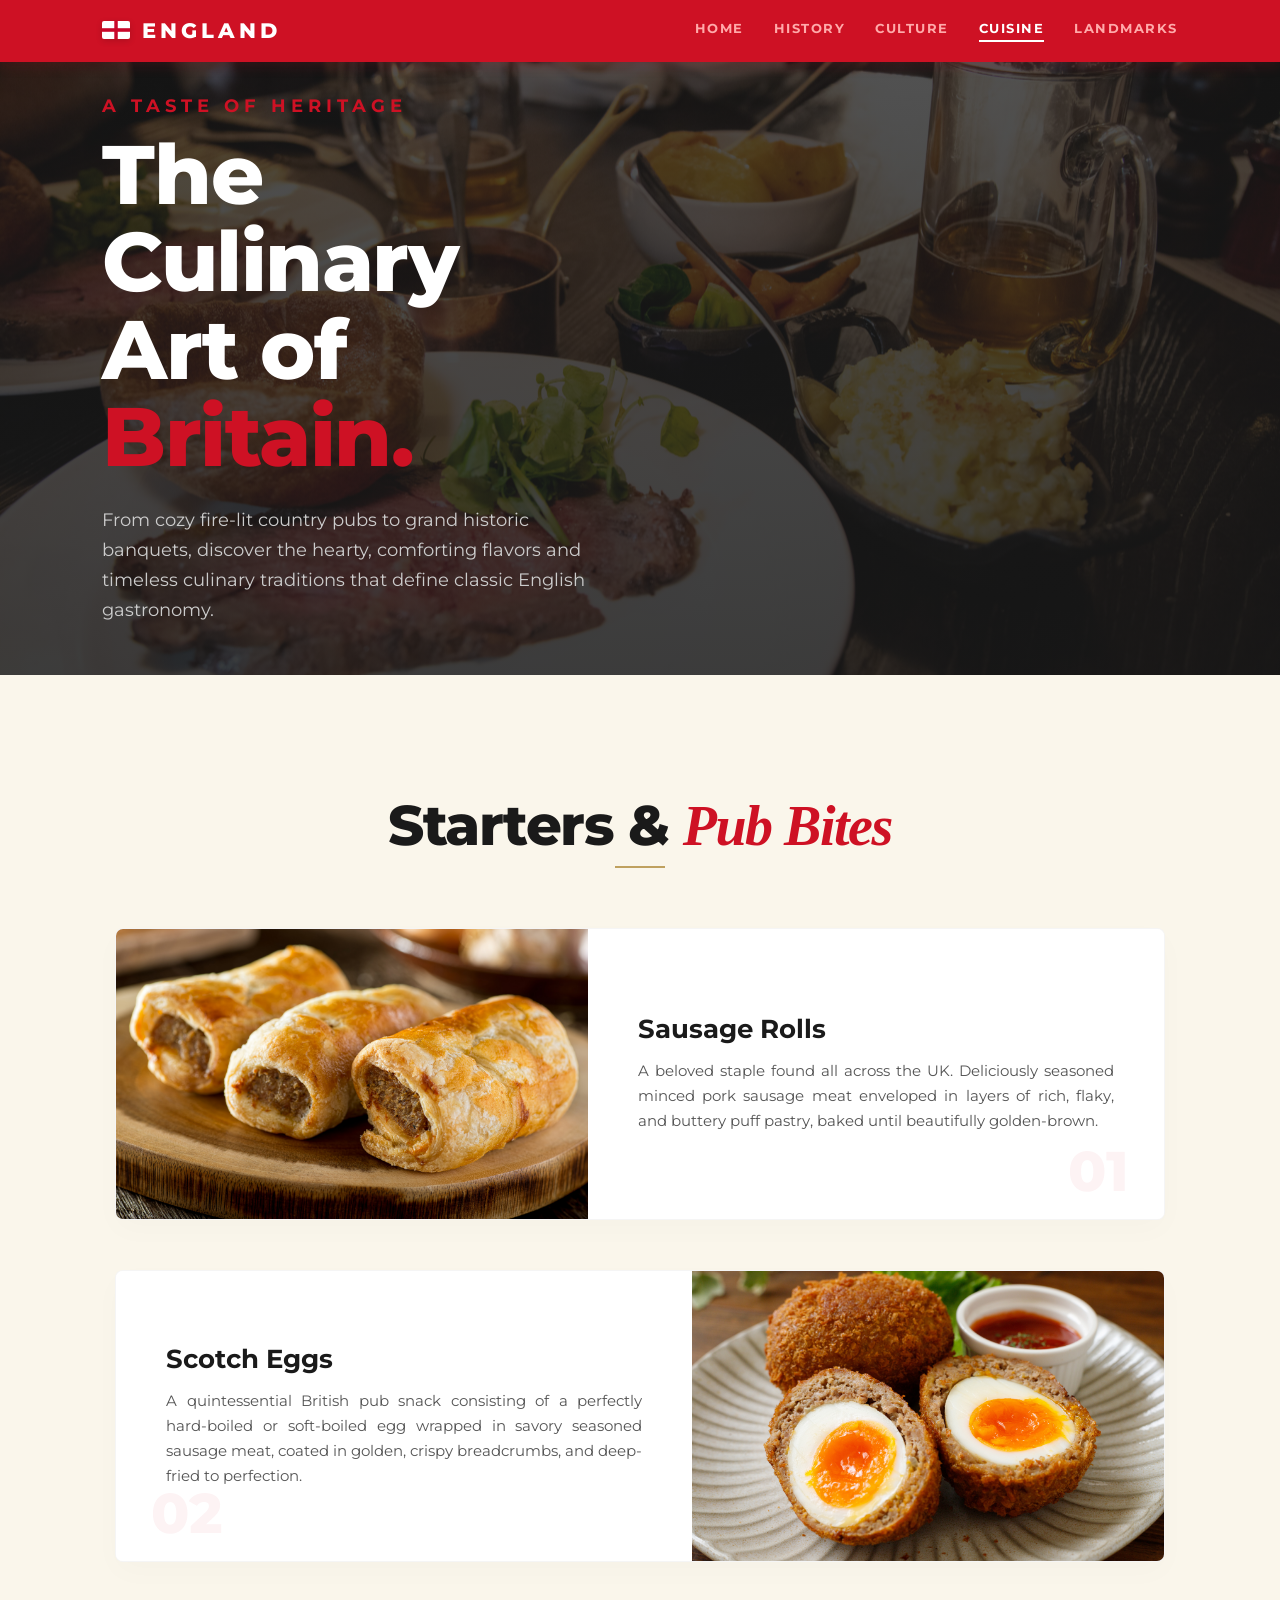
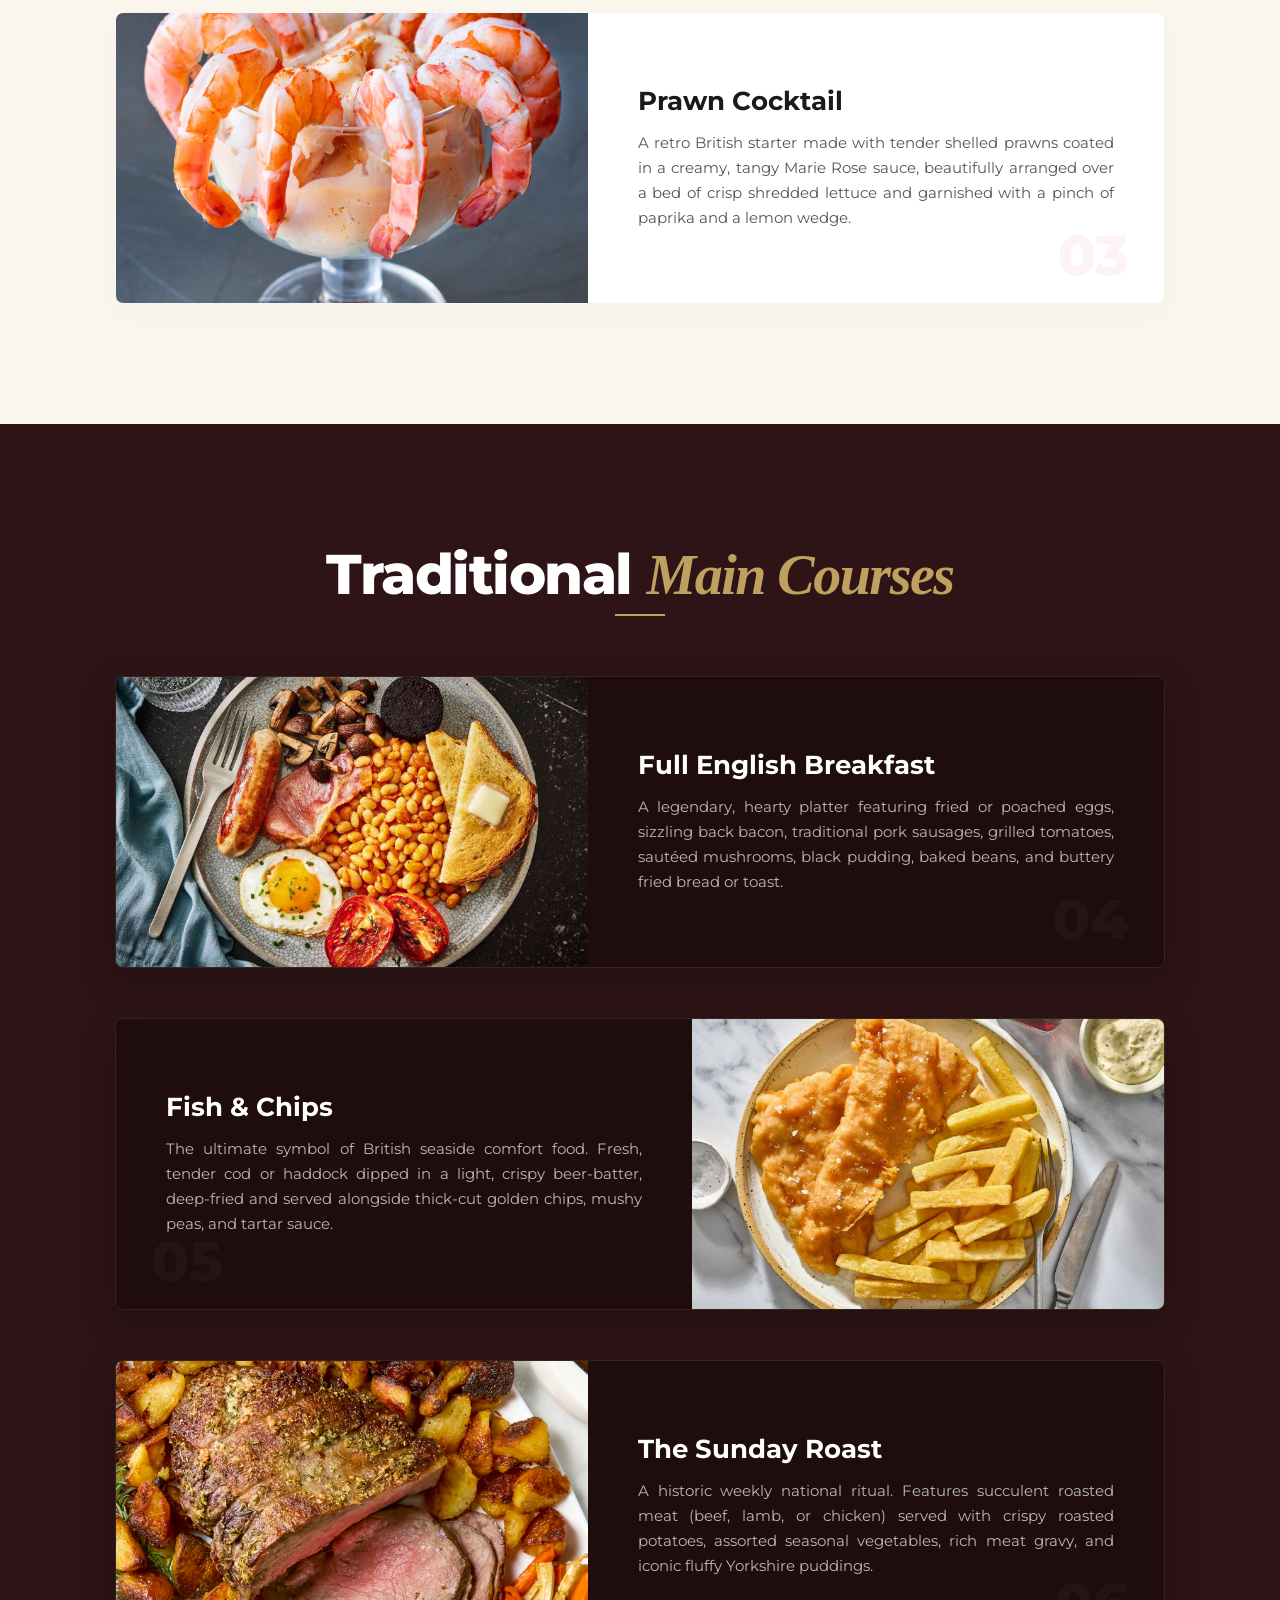
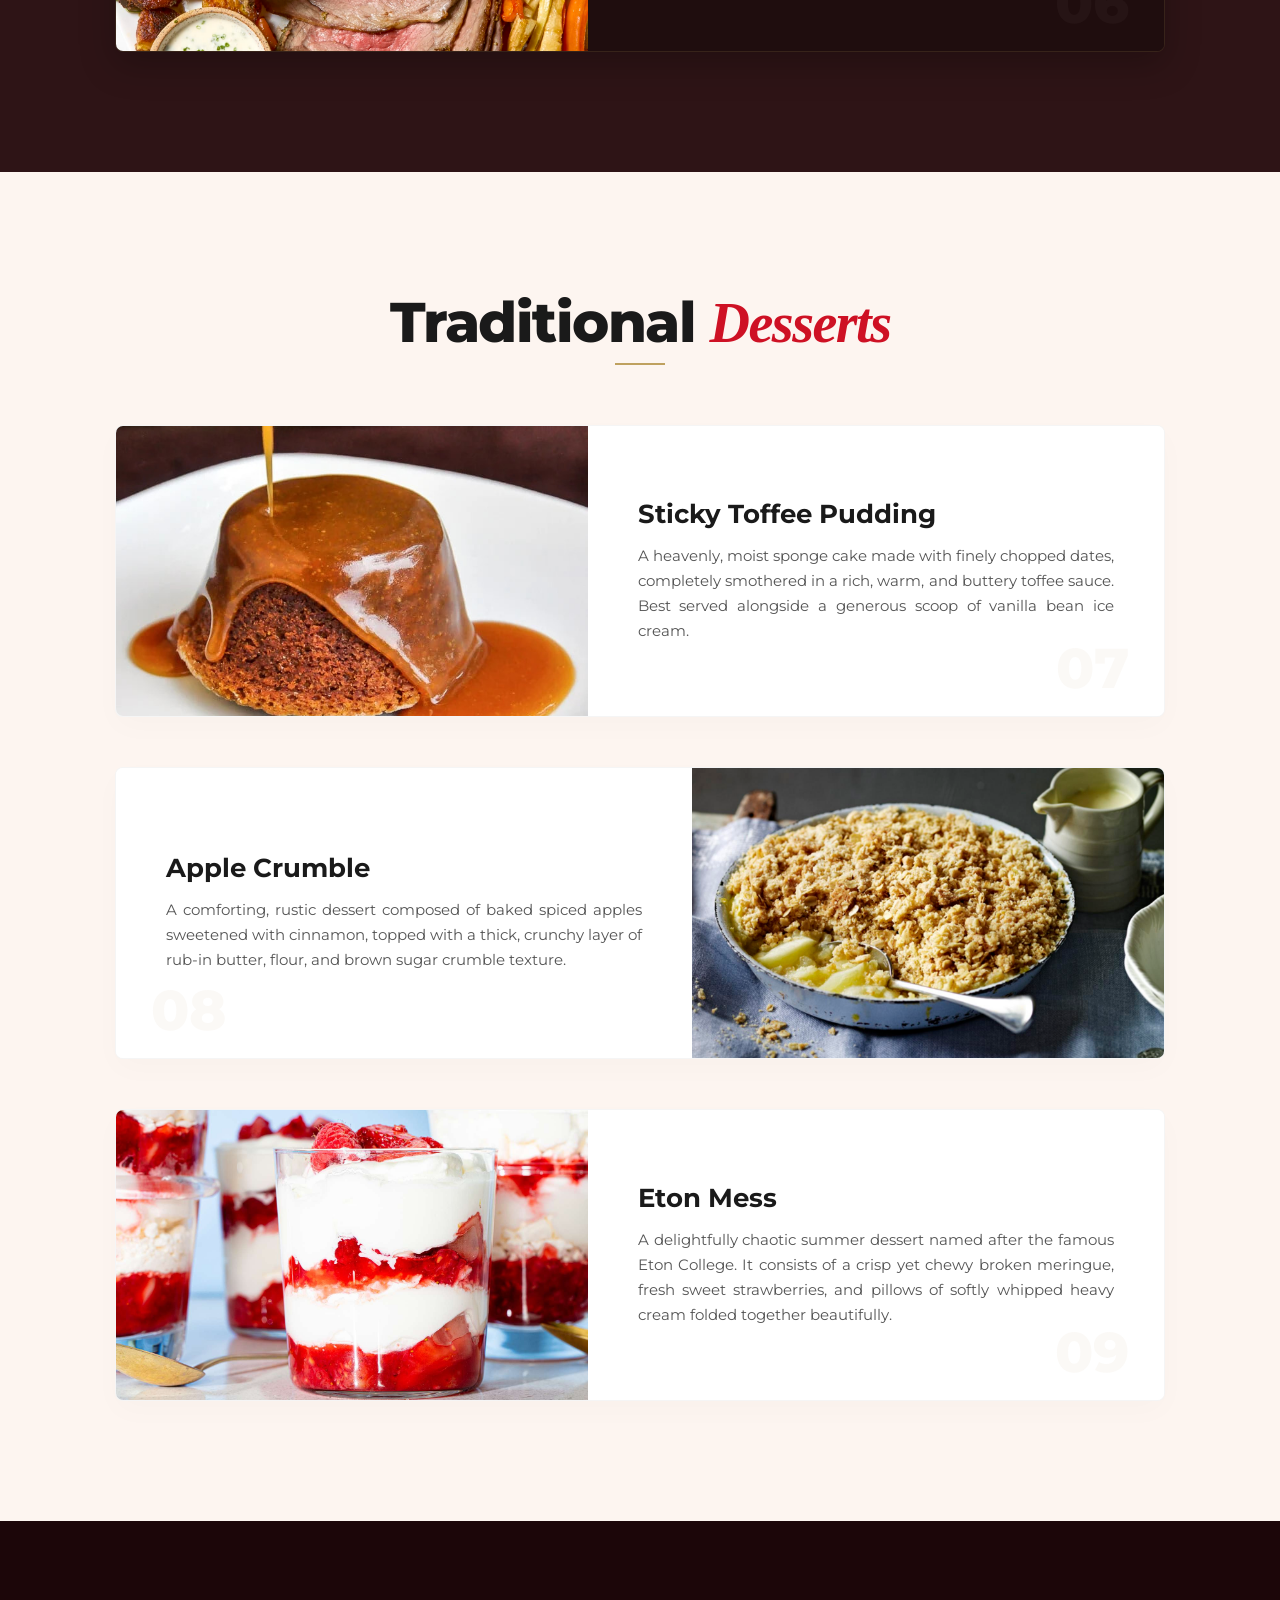
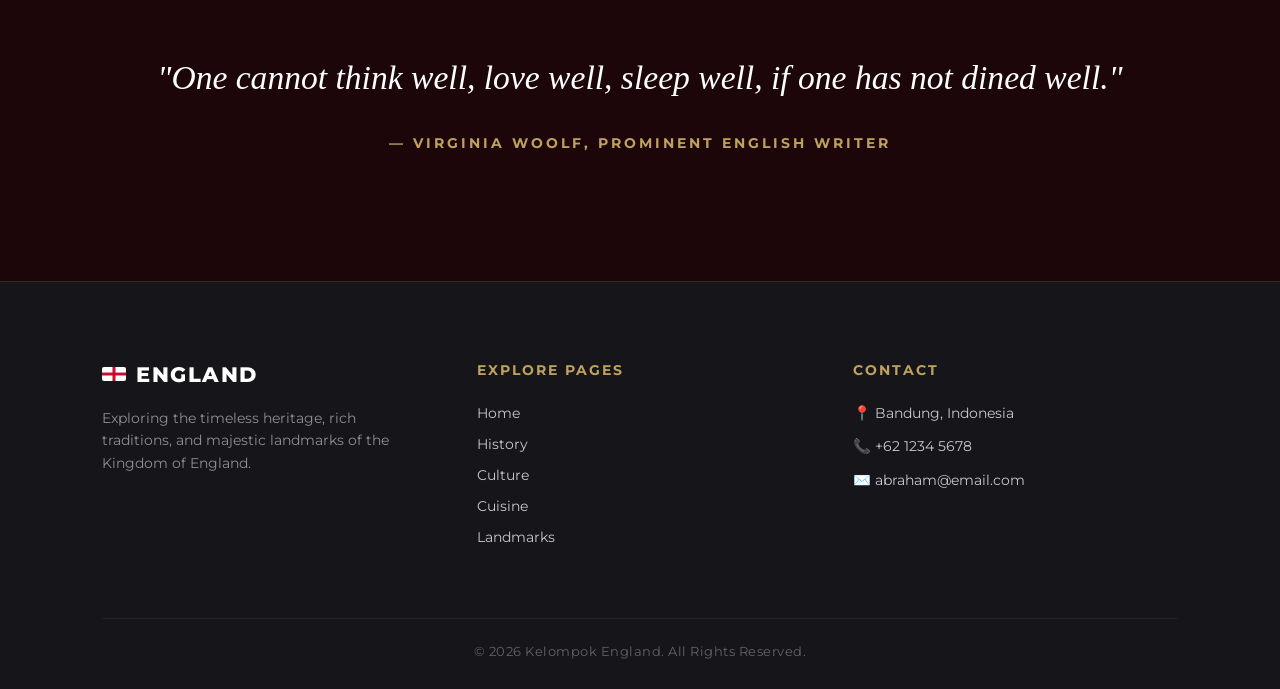
==== commit e0dbbcea: "perbaikan dan tambahan" ====
--- a/cuisine.html
+++ b/cuisine.html
@@ -17,8 +17,10 @@
     <!-- NAVBAR -->
     <nav>
         <div class="nav-logo-wrap">
+            <a href="index.html">
             <img src="assets/england_flag.png" alt="England Flag" class="nav-flag">
             <h1>ENGLAND</h1>
+            </a>
         </div>
 
         <input type="checkbox" id="menu-checkbox" class="menu-checkbox">
--- a/css/style.css
+++ b/css/style.css
@@ -38,9 +38,16 @@
     gap: 12px;
 }
 
+.nav-logo-wrap a{
+    text-decoration: none;
+    display: flex;
+    gap: 12px;
+    color: #FFFFFF;
+}
+
 .nav-flag {
     width: 28px;
-    height: auto;
+    height: 18px;
     border-radius: 2px;
     box-shadow: 0 2px 6px rgba(0, 0, 0, 0.15);
 }
@@ -200,7 +207,7 @@
 
 .img-middle {
     width: 280px;
-    height: 320px;
+    height: 310px;
     bottom: 30px;
     right: 260px;
     z-index: 2;
